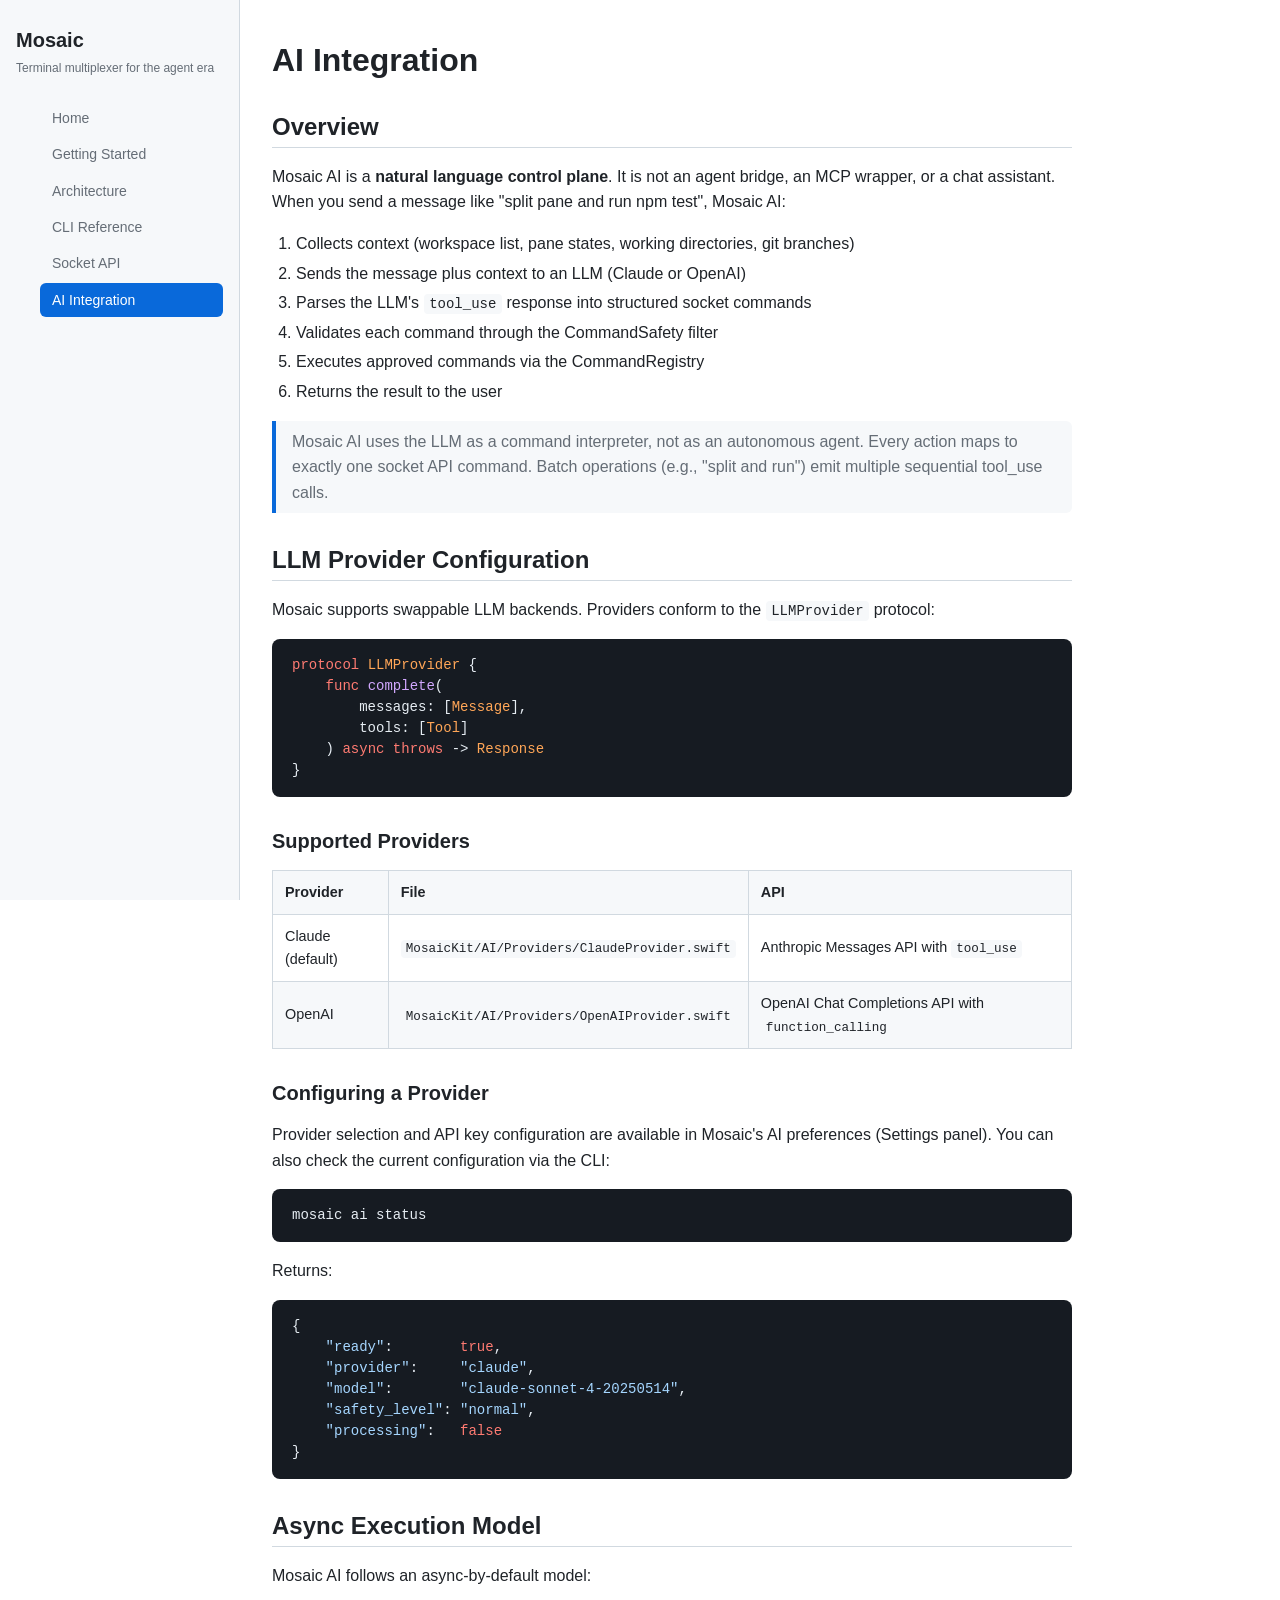
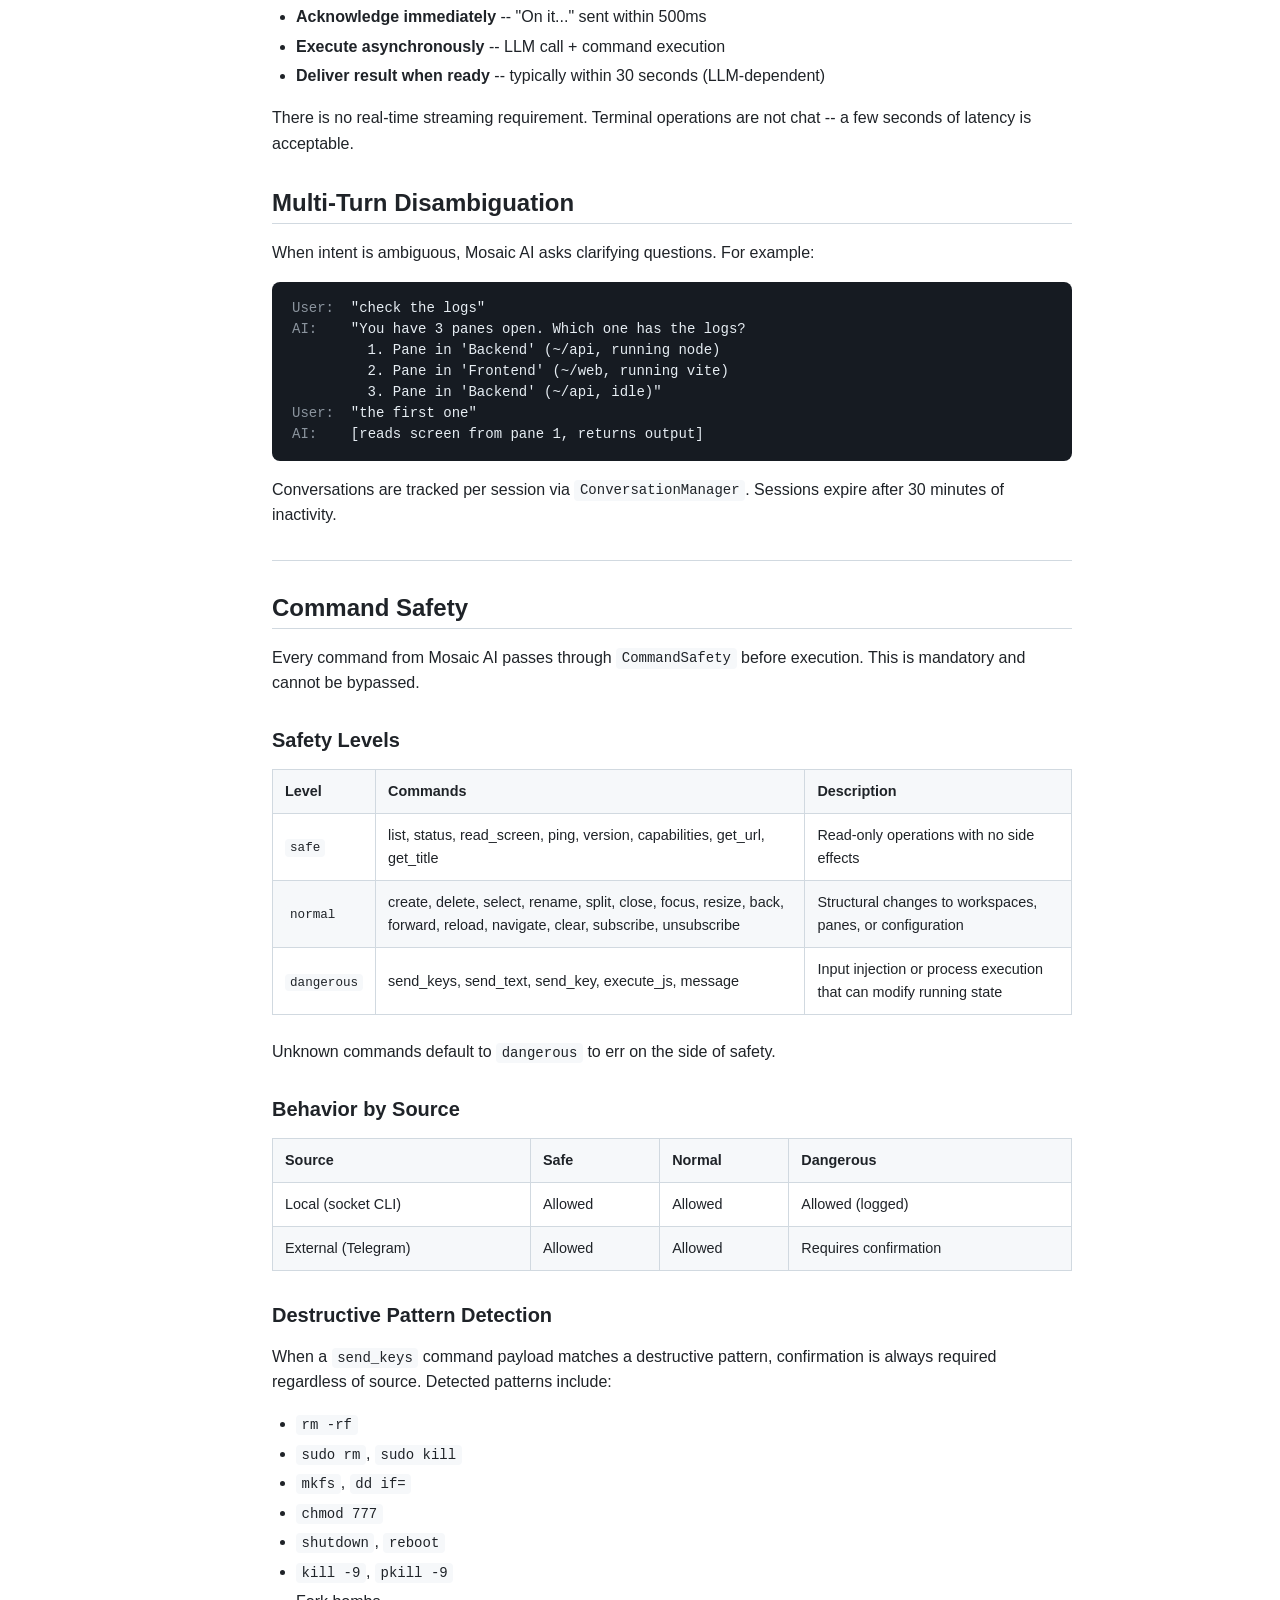
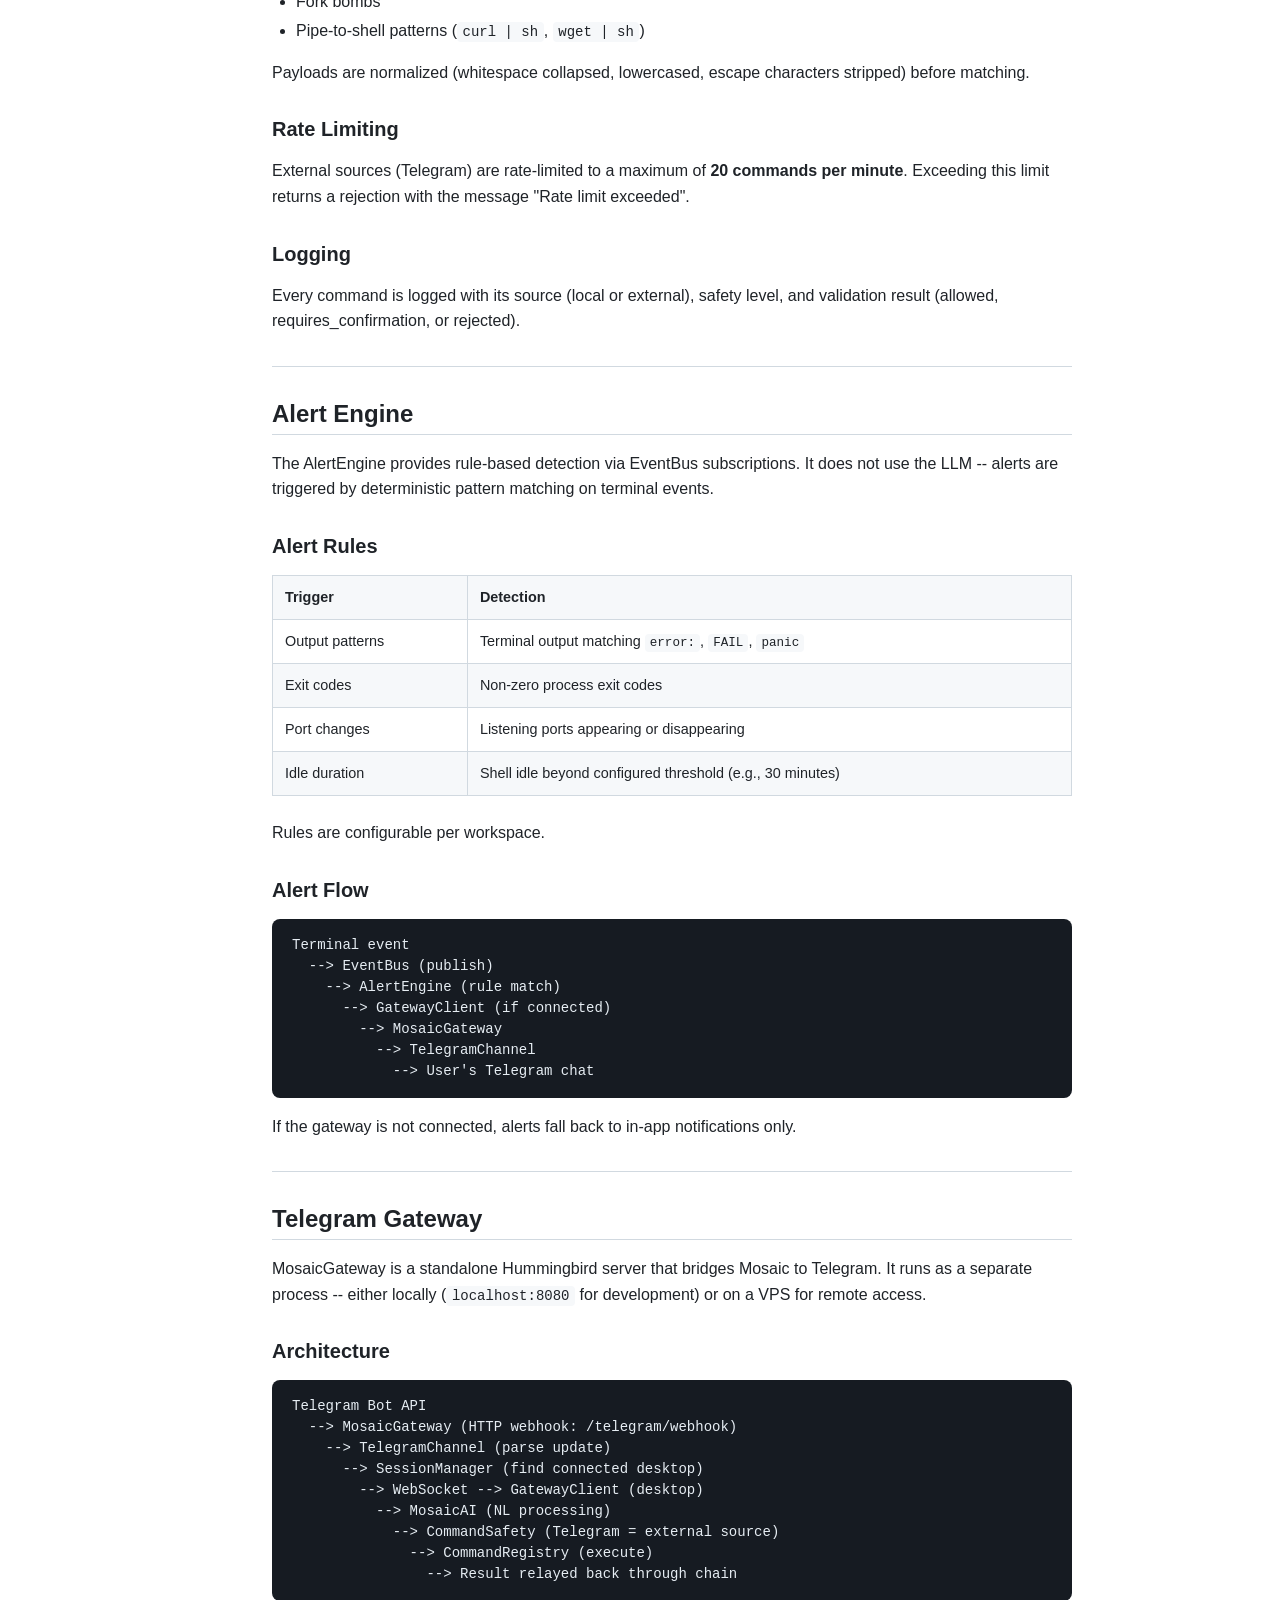
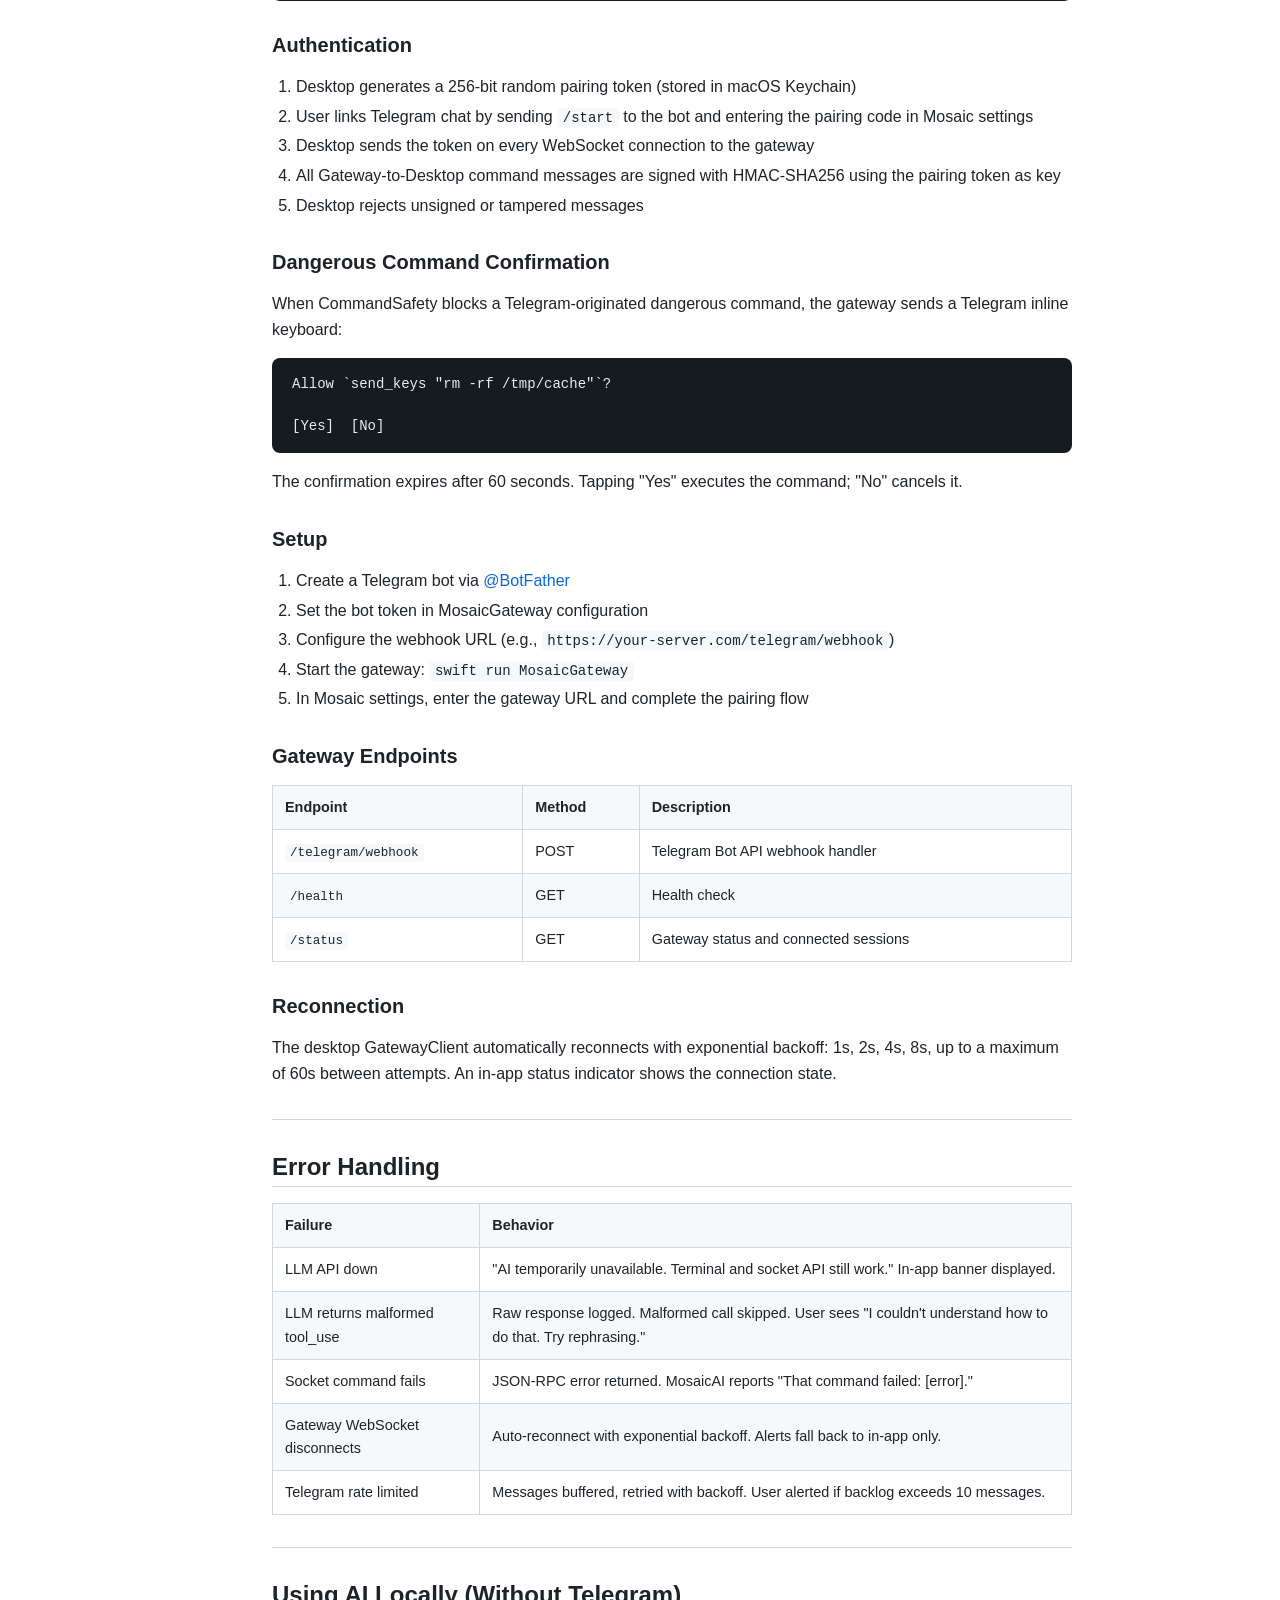
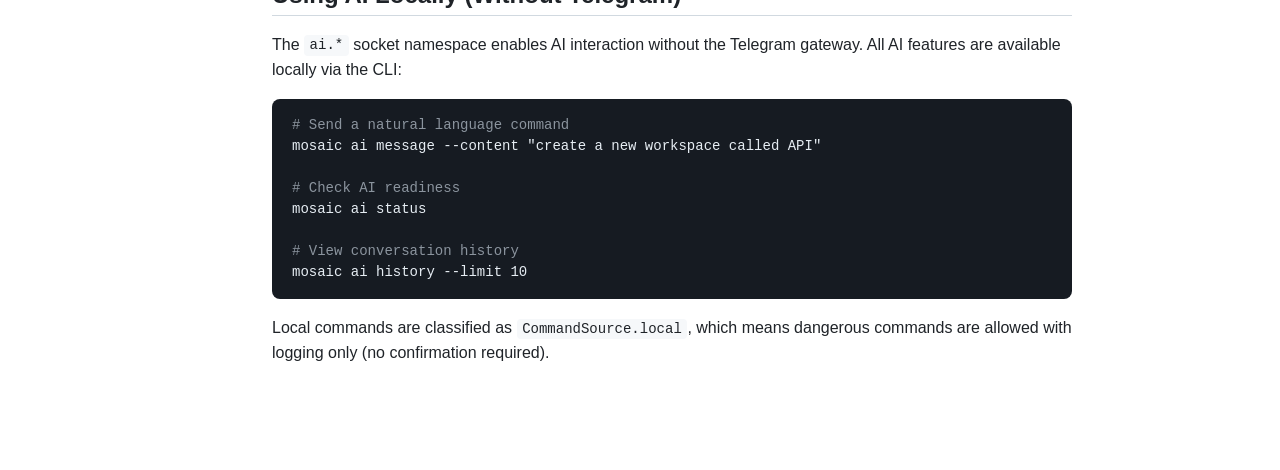
==== docs/ai-integration.html @ 4ef0d877 "Mosaic: Terminal multiplexer for the agent era Native macOS terminal multiplexer built on Ghostty wi" ====
<!DOCTYPE html>
<html lang="en">
<head>
    <meta charset="utf-8">
    <meta name="viewport" content="width=device-width, initial-scale=1">
    <title>AI Integration -- Mosaic</title>
    <link rel="stylesheet" href="style.css">
</head>
<body>
<div class="page-wrapper">
    <aside class="sidebar">
        <a href="index.html" class="sidebar-logo">Mosaic</a>
        <p class="sidebar-tagline">Terminal multiplexer for the agent era</p>
        <nav>
            <ul>
                <li><a href="index.html">Home</a></li>
                <li><a href="getting-started.html">Getting Started</a></li>
                <li><a href="architecture.html">Architecture</a></li>
                <li><a href="cli-reference.html">CLI Reference</a></li>
                <li><a href="socket-api.html">Socket API</a></li>
                <li><a href="ai-integration.html" class="active">AI Integration</a></li>
            </ul>
        </nav>
    </aside>

    <main class="content">
        <h1>AI Integration</h1>

        <h2>Overview</h2>
        <p>
            Mosaic AI is a <strong>natural language control plane</strong>. It is not an
            agent bridge, an MCP wrapper, or a chat assistant. When you send a message
            like "split pane and run npm test", Mosaic AI:
        </p>
        <ol>
            <li>Collects context (workspace list, pane states, working directories, git branches)</li>
            <li>Sends the message plus context to an LLM (Claude or OpenAI)</li>
            <li>Parses the LLM's <code>tool_use</code> response into structured socket commands</li>
            <li>Validates each command through the CommandSafety filter</li>
            <li>Executes approved commands via the CommandRegistry</li>
            <li>Returns the result to the user</li>
        </ol>

        <blockquote>
            <p>
                Mosaic AI uses the LLM as a command interpreter, not as an autonomous agent.
                Every action maps to exactly one socket API command. Batch operations
                (e.g., "split and run") emit multiple sequential tool_use calls.
            </p>
        </blockquote>

        <h2>LLM Provider Configuration</h2>
        <p>
            Mosaic supports swappable LLM backends. Providers conform to the
            <code>LLMProvider</code> protocol:
        </p>
        <pre><code><span class="kw">protocol</span> <span class="typ">LLMProvider</span> {
    <span class="kw">func</span> <span class="fn">complete</span>(
        messages: [<span class="typ">Message</span>],
        tools: [<span class="typ">Tool</span>]
    ) <span class="kw">async throws</span> -> <span class="typ">Response</span>
}</code></pre>

        <h3>Supported Providers</h3>
        <table>
            <thead><tr><th>Provider</th><th>File</th><th>API</th></tr></thead>
            <tbody>
                <tr>
                    <td>Claude (default)</td>
                    <td><code>MosaicKit/AI/Providers/ClaudeProvider.swift</code></td>
                    <td>Anthropic Messages API with <code>tool_use</code></td>
                </tr>
                <tr>
                    <td>OpenAI</td>
                    <td><code>MosaicKit/AI/Providers/OpenAIProvider.swift</code></td>
                    <td>OpenAI Chat Completions API with <code>function_calling</code></td>
                </tr>
            </tbody>
        </table>

        <h3>Configuring a Provider</h3>
        <p>
            Provider selection and API key configuration are available in Mosaic's
            AI preferences (Settings panel). You can also check the current
            configuration via the CLI:
        </p>
        <pre><code>mosaic ai status</code></pre>
        <p>Returns:</p>
        <pre><code>{
    <span class="str">"ready"</span>:        <span class="kw">true</span>,
    <span class="str">"provider"</span>:     <span class="str">"claude"</span>,
    <span class="str">"model"</span>:        <span class="str">"claude-sonnet-4-20250514"</span>,
    <span class="str">"safety_level"</span>: <span class="str">"normal"</span>,
    <span class="str">"processing"</span>:   <span class="kw">false</span>
}</code></pre>

        <h2>Async Execution Model</h2>
        <p>
            Mosaic AI follows an async-by-default model:
        </p>
        <ul>
            <li><strong>Acknowledge immediately</strong> -- "On it..." sent within 500ms</li>
            <li><strong>Execute asynchronously</strong> -- LLM call + command execution</li>
            <li><strong>Deliver result when ready</strong> -- typically within 30 seconds (LLM-dependent)</li>
        </ul>
        <p>
            There is no real-time streaming requirement. Terminal operations are not chat --
            a few seconds of latency is acceptable.
        </p>

        <h2>Multi-Turn Disambiguation</h2>
        <p>
            When intent is ambiguous, Mosaic AI asks clarifying questions. For example:
        </p>
        <pre><code><span class="cmt">User:</span>  "check the logs"
<span class="cmt">AI:</span>    "You have 3 panes open. Which one has the logs?
         1. Pane in 'Backend' (~/api, running node)
         2. Pane in 'Frontend' (~/web, running vite)
         3. Pane in 'Backend' (~/api, idle)"
<span class="cmt">User:</span>  "the first one"
<span class="cmt">AI:</span>    [reads screen from pane 1, returns output]</code></pre>
        <p>
            Conversations are tracked per session via <code>ConversationManager</code>.
            Sessions expire after 30 minutes of inactivity.
        </p>

        <hr>

        <h2>Command Safety</h2>
        <p>
            Every command from Mosaic AI passes through <code>CommandSafety</code>
            before execution. This is mandatory and cannot be bypassed.
        </p>

        <h3>Safety Levels</h3>
        <table>
            <thead><tr><th>Level</th><th>Commands</th><th>Description</th></tr></thead>
            <tbody>
                <tr>
                    <td><code>safe</code></td>
                    <td>list, status, read_screen, ping, version, capabilities, get_url, get_title</td>
                    <td>Read-only operations with no side effects</td>
                </tr>
                <tr>
                    <td><code>normal</code></td>
                    <td>create, delete, select, rename, split, close, focus, resize, back, forward, reload, navigate, clear, subscribe, unsubscribe</td>
                    <td>Structural changes to workspaces, panes, or configuration</td>
                </tr>
                <tr>
                    <td><code>dangerous</code></td>
                    <td>send_keys, send_text, send_key, execute_js, message</td>
                    <td>Input injection or process execution that can modify running state</td>
                </tr>
            </tbody>
        </table>
        <p>Unknown commands default to <code>dangerous</code> to err on the side of safety.</p>

        <h3>Behavior by Source</h3>
        <table>
            <thead><tr><th>Source</th><th>Safe</th><th>Normal</th><th>Dangerous</th></tr></thead>
            <tbody>
                <tr>
                    <td>Local (socket CLI)</td>
                    <td>Allowed</td>
                    <td>Allowed</td>
                    <td>Allowed (logged)</td>
                </tr>
                <tr>
                    <td>External (Telegram)</td>
                    <td>Allowed</td>
                    <td>Allowed</td>
                    <td>Requires confirmation</td>
                </tr>
            </tbody>
        </table>

        <h3>Destructive Pattern Detection</h3>
        <p>
            When a <code>send_keys</code> command payload matches a destructive pattern,
            confirmation is always required regardless of source. Detected patterns include:
        </p>
        <ul>
            <li><code>rm -rf</code></li>
            <li><code>sudo rm</code>, <code>sudo kill</code></li>
            <li><code>mkfs</code>, <code>dd if=</code></li>
            <li><code>chmod 777</code></li>
            <li><code>shutdown</code>, <code>reboot</code></li>
            <li><code>kill -9</code>, <code>pkill -9</code></li>
            <li>Fork bombs</li>
            <li>Pipe-to-shell patterns (<code>curl | sh</code>, <code>wget | sh</code>)</li>
        </ul>
        <p>
            Payloads are normalized (whitespace collapsed, lowercased, escape characters
            stripped) before matching.
        </p>

        <h3>Rate Limiting</h3>
        <p>
            External sources (Telegram) are rate-limited to a maximum of
            <strong>20 commands per minute</strong>. Exceeding this limit returns a
            rejection with the message "Rate limit exceeded".
        </p>

        <h3>Logging</h3>
        <p>
            Every command is logged with its source (local or external), safety level,
            and validation result (allowed, requires_confirmation, or rejected).
        </p>

        <hr>

        <h2>Alert Engine</h2>
        <p>
            The AlertEngine provides rule-based detection via EventBus subscriptions.
            It does not use the LLM -- alerts are triggered by deterministic pattern
            matching on terminal events.
        </p>

        <h3>Alert Rules</h3>
        <table>
            <thead><tr><th>Trigger</th><th>Detection</th></tr></thead>
            <tbody>
                <tr>
                    <td>Output patterns</td>
                    <td>Terminal output matching <code>error:</code>, <code>FAIL</code>, <code>panic</code></td>
                </tr>
                <tr>
                    <td>Exit codes</td>
                    <td>Non-zero process exit codes</td>
                </tr>
                <tr>
                    <td>Port changes</td>
                    <td>Listening ports appearing or disappearing</td>
                </tr>
                <tr>
                    <td>Idle duration</td>
                    <td>Shell idle beyond configured threshold (e.g., 30 minutes)</td>
                </tr>
            </tbody>
        </table>
        <p>Rules are configurable per workspace.</p>

        <h3>Alert Flow</h3>
        <pre><code>Terminal event
  --> EventBus (publish)
    --> AlertEngine (rule match)
      --> GatewayClient (if connected)
        --> MosaicGateway
          --> TelegramChannel
            --> User's Telegram chat</code></pre>
        <p>
            If the gateway is not connected, alerts fall back to in-app notifications
            only.
        </p>

        <hr>

        <h2>Telegram Gateway</h2>
        <p>
            MosaicGateway is a standalone Hummingbird server that bridges Mosaic to
            Telegram. It runs as a separate process -- either locally
            (<code>localhost:8080</code> for development) or on a VPS for remote access.
        </p>

        <h3>Architecture</h3>
        <pre><code>Telegram Bot API
  --> MosaicGateway (HTTP webhook: /telegram/webhook)
    --> TelegramChannel (parse update)
      --> SessionManager (find connected desktop)
        --> WebSocket --> GatewayClient (desktop)
          --> MosaicAI (NL processing)
            --> CommandSafety (Telegram = external source)
              --> CommandRegistry (execute)
                --> Result relayed back through chain</code></pre>

        <h3>Authentication</h3>
        <ol>
            <li>Desktop generates a 256-bit random pairing token (stored in macOS Keychain)</li>
            <li>User links Telegram chat by sending <code>/start</code> to the bot and entering the pairing code in Mosaic settings</li>
            <li>Desktop sends the token on every WebSocket connection to the gateway</li>
            <li>All Gateway-to-Desktop command messages are signed with HMAC-SHA256 using the pairing token as key</li>
            <li>Desktop rejects unsigned or tampered messages</li>
        </ol>

        <h3>Dangerous Command Confirmation</h3>
        <p>
            When CommandSafety blocks a Telegram-originated dangerous command, the
            gateway sends a Telegram inline keyboard:
        </p>
        <pre><code>Allow `send_keys "rm -rf /tmp/cache"`?

[Yes]  [No]</code></pre>
        <p>
            The confirmation expires after 60 seconds. Tapping "Yes" executes the command;
            "No" cancels it.
        </p>

        <h3>Setup</h3>
        <ol>
            <li>Create a Telegram bot via <a href="https://t.me/BotFather">@BotFather</a></li>
            <li>Set the bot token in MosaicGateway configuration</li>
            <li>Configure the webhook URL (e.g., <code>https://your-server.com/telegram/webhook</code>)</li>
            <li>Start the gateway: <code>swift run MosaicGateway</code></li>
            <li>In Mosaic settings, enter the gateway URL and complete the pairing flow</li>
        </ol>

        <h3>Gateway Endpoints</h3>
        <table>
            <thead><tr><th>Endpoint</th><th>Method</th><th>Description</th></tr></thead>
            <tbody>
                <tr><td><code>/telegram/webhook</code></td><td>POST</td><td>Telegram Bot API webhook handler</td></tr>
                <tr><td><code>/health</code></td><td>GET</td><td>Health check</td></tr>
                <tr><td><code>/status</code></td><td>GET</td><td>Gateway status and connected sessions</td></tr>
            </tbody>
        </table>

        <h3>Reconnection</h3>
        <p>
            The desktop GatewayClient automatically reconnects with exponential backoff:
            1s, 2s, 4s, 8s, up to a maximum of 60s between attempts. An in-app status
            indicator shows the connection state.
        </p>

        <hr>

        <h2>Error Handling</h2>
        <table>
            <thead><tr><th>Failure</th><th>Behavior</th></tr></thead>
            <tbody>
                <tr>
                    <td>LLM API down</td>
                    <td>"AI temporarily unavailable. Terminal and socket API still work." In-app banner displayed.</td>
                </tr>
                <tr>
                    <td>LLM returns malformed tool_use</td>
                    <td>Raw response logged. Malformed call skipped. User sees "I couldn't understand how to do that. Try rephrasing."</td>
                </tr>
                <tr>
                    <td>Socket command fails</td>
                    <td>JSON-RPC error returned. MosaicAI reports "That command failed: [error]."</td>
                </tr>
                <tr>
                    <td>Gateway WebSocket disconnects</td>
                    <td>Auto-reconnect with exponential backoff. Alerts fall back to in-app only.</td>
                </tr>
                <tr>
                    <td>Telegram rate limited</td>
                    <td>Messages buffered, retried with backoff. User alerted if backlog exceeds 10 messages.</td>
                </tr>
            </tbody>
        </table>

        <hr>

        <h2>Using AI Locally (Without Telegram)</h2>
        <p>
            The <code>ai.*</code> socket namespace enables AI interaction without the
            Telegram gateway. All AI features are available locally via the CLI:
        </p>
        <pre><code><span class="cmt"># Send a natural language command</span>
mosaic ai message --content "create a new workspace called API"

<span class="cmt"># Check AI readiness</span>
mosaic ai status

<span class="cmt"># View conversation history</span>
mosaic ai history --limit 10</code></pre>
        <p>
            Local commands are classified as <code>CommandSource.local</code>, which means
            dangerous commands are allowed with logging only (no confirmation required).
        </p>
    </main>
</div>
</body>
</html>
---- docs/style.css ----
/* Mosaic Documentation -- style.css */

/* ------------------------------------------------------------------ */
/* Reset & Base                                                       */
/* ------------------------------------------------------------------ */

*,
*::before,
*::after {
    box-sizing: border-box;
    margin: 0;
    padding: 0;
}

:root {
    --font-sans: -apple-system, BlinkMacSystemFont, "Segoe UI", Roboto,
        Oxygen-Sans, Ubuntu, Cantarell, "Helvetica Neue", sans-serif;
    --font-mono: "SF Mono", SFMono-Regular, ui-monospace, Menlo, Monaco,
        Consolas, "Liberation Mono", "Courier New", monospace;

    /* Light mode */
    --bg: #ffffff;
    --bg-alt: #f6f8fa;
    --fg: #1f2328;
    --fg-muted: #656d76;
    --border: #d1d9e0;
    --accent: #0969da;
    --accent-hover: #0550ae;
    --code-bg: #f6f8fa;
    --code-fg: #1f2328;
    --pre-bg: #161b22;
    --pre-fg: #e6edf3;
    --nav-bg: #f6f8fa;
    --nav-border: #d1d9e0;
    --table-stripe: #f6f8fa;
    --sidebar-width: 240px;
    --content-max: 800px;
    --kbd-bg: #f0f0f0;
    --kbd-border: #ccc;

    /* Syntax highlighting (dark background) */
    --syn-keyword: #ff7b72;
    --syn-string: #a5d6ff;
    --syn-comment: #8b949e;
    --syn-number: #79c0ff;
    --syn-type: #ffa657;
    --syn-func: #d2a8ff;
}

@media (prefers-color-scheme: dark) {
    :root {
        --bg: #0d1117;
        --bg-alt: #161b22;
        --fg: #e6edf3;
        --fg-muted: #8b949e;
        --border: #30363d;
        --accent: #58a6ff;
        --accent-hover: #79c0ff;
        --code-bg: #161b22;
        --code-fg: #e6edf3;
        --pre-bg: #161b22;
        --pre-fg: #e6edf3;
        --nav-bg: #161b22;
        --nav-border: #30363d;
        --table-stripe: #161b22;
        --kbd-bg: #21262d;
        --kbd-border: #30363d;
    }
}

html {
    font-size: 16px;
    line-height: 1.6;
    -webkit-font-smoothing: antialiased;
    -moz-osx-font-smoothing: grayscale;
}

body {
    font-family: var(--font-sans);
    color: var(--fg);
    background: var(--bg);
}

/* ------------------------------------------------------------------ */
/* Layout                                                             */
/* ------------------------------------------------------------------ */

.page-wrapper {
    display: flex;
    min-height: 100vh;
}

/* Sidebar navigation */
.sidebar {
    position: fixed;
    top: 0;
    left: 0;
    width: var(--sidebar-width);
    height: 100vh;
    overflow-y: auto;
    padding: 1.5rem 1rem;
    background: var(--nav-bg);
    border-right: 1px solid var(--nav-border);
    z-index: 10;
}

.sidebar-logo {
    font-size: 1.25rem;
    font-weight: 700;
    color: var(--fg);
    text-decoration: none;
    display: block;
    margin-bottom: 0.25rem;
}

.sidebar-tagline {
    font-size: 0.75rem;
    color: var(--fg-muted);
    margin-bottom: 1.5rem;
    line-height: 1.4;
}

.sidebar nav ul {
    list-style: none;
}

.sidebar nav ul li {
    margin-bottom: 0.125rem;
}

.sidebar nav ul li a {
    display: block;
    padding: 0.375rem 0.75rem;
    color: var(--fg-muted);
    text-decoration: none;
    font-size: 0.875rem;
    border-radius: 6px;
    transition: background 0.15s, color 0.15s;
}

.sidebar nav ul li a:hover {
    background: var(--border);
    color: var(--fg);
}

.sidebar nav ul li a.active {
    background: var(--accent);
    color: #fff;
}

/* Main content */
.content {
    margin-left: var(--sidebar-width);
    flex: 1;
    padding: 2.5rem 2rem;
    max-width: calc(var(--content-max) + 4rem);
}

/* ------------------------------------------------------------------ */
/* Typography                                                         */
/* ------------------------------------------------------------------ */

h1, h2, h3, h4, h5, h6 {
    font-weight: 600;
    line-height: 1.25;
    margin-top: 2rem;
    margin-bottom: 1rem;
    color: var(--fg);
}

h1 { font-size: 2rem; margin-top: 0; }
h2 { font-size: 1.5rem; padding-bottom: 0.3rem; border-bottom: 1px solid var(--border); }
h3 { font-size: 1.25rem; }
h4 { font-size: 1rem; }

p {
    margin-bottom: 1rem;
}

a {
    color: var(--accent);
    text-decoration: none;
}

a:hover {
    color: var(--accent-hover);
    text-decoration: underline;
}

ul, ol {
    margin-bottom: 1rem;
    padding-left: 1.5rem;
}

li {
    margin-bottom: 0.25rem;
}

/* ------------------------------------------------------------------ */
/* Code                                                               */
/* ------------------------------------------------------------------ */

code {
    font-family: var(--font-mono);
    font-size: 0.875em;
    background: var(--code-bg);
    color: var(--code-fg);
    padding: 0.15em 0.4em;
    border-radius: 4px;
}

pre {
    background: var(--pre-bg);
    color: var(--pre-fg);
    border-radius: 8px;
    padding: 1rem 1.25rem;
    overflow-x: auto;
    margin-bottom: 1rem;
    line-height: 1.5;
    font-size: 0.875rem;
}

pre code {
    background: none;
    color: inherit;
    padding: 0;
    border-radius: 0;
    font-size: inherit;
}

/* Syntax classes */
.kw  { color: var(--syn-keyword); }
.str { color: var(--syn-string); }
.cmt { color: var(--syn-comment); }
.num { color: var(--syn-number); }
.typ { color: var(--syn-type); }
.fn  { color: var(--syn-func); }

/* ------------------------------------------------------------------ */
/* Tables                                                             */
/* ------------------------------------------------------------------ */

table {
    width: 100%;
    border-collapse: collapse;
    margin-bottom: 1.5rem;
    font-size: 0.9rem;
}

th, td {
    text-align: left;
    padding: 0.625rem 0.75rem;
    border: 1px solid var(--border);
}

th {
    background: var(--bg-alt);
    font-weight: 600;
}

tr:nth-child(even) td {
    background: var(--table-stripe);
}

/* ------------------------------------------------------------------ */
/* Keyboard shortcut tag                                              */
/* ------------------------------------------------------------------ */

kbd {
    font-family: var(--font-mono);
    font-size: 0.8em;
    background: var(--kbd-bg);
    border: 1px solid var(--kbd-border);
    border-radius: 4px;
    padding: 0.1em 0.4em;
}

/* ------------------------------------------------------------------ */
/* Blockquote                                                         */
/* ------------------------------------------------------------------ */

blockquote {
    border-left: 4px solid var(--accent);
    padding: 0.5rem 1rem;
    margin: 0 0 1rem 0;
    color: var(--fg-muted);
    background: var(--bg-alt);
    border-radius: 0 6px 6px 0;
}

blockquote p:last-child {
    margin-bottom: 0;
}

/* ------------------------------------------------------------------ */
/* Horizontal Rule                                                    */
/* ------------------------------------------------------------------ */

hr {
    border: none;
    border-top: 1px solid var(--border);
    margin: 2rem 0;
}

/* ------------------------------------------------------------------ */
/* Feature grid (landing page)                                        */
/* ------------------------------------------------------------------ */

.feature-grid {
    display: grid;
    grid-template-columns: repeat(auto-fill, minmax(240px, 1fr));
    gap: 1.25rem;
    margin-bottom: 2rem;
}

.feature-card {
    background: var(--bg-alt);
    border: 1px solid var(--border);
    border-radius: 8px;
    padding: 1.25rem;
}

.feature-card h3 {
    font-size: 1rem;
    margin-top: 0;
    margin-bottom: 0.5rem;
}

.feature-card p {
    font-size: 0.875rem;
    color: var(--fg-muted);
    margin-bottom: 0;
}

/* ------------------------------------------------------------------ */
/* Responsive                                                         */
/* ------------------------------------------------------------------ */

@media (max-width: 768px) {
    .sidebar {
        position: static;
        width: 100%;
        height: auto;
        border-right: none;
        border-bottom: 1px solid var(--nav-border);
        padding: 1rem;
    }

    .sidebar nav ul {
        display: flex;
        flex-wrap: wrap;
        gap: 0.25rem;
    }

    .content {
        margin-left: 0;
        padding: 1.5rem 1rem;
    }

    .feature-grid {
        grid-template-columns: 1fr;
    }
}
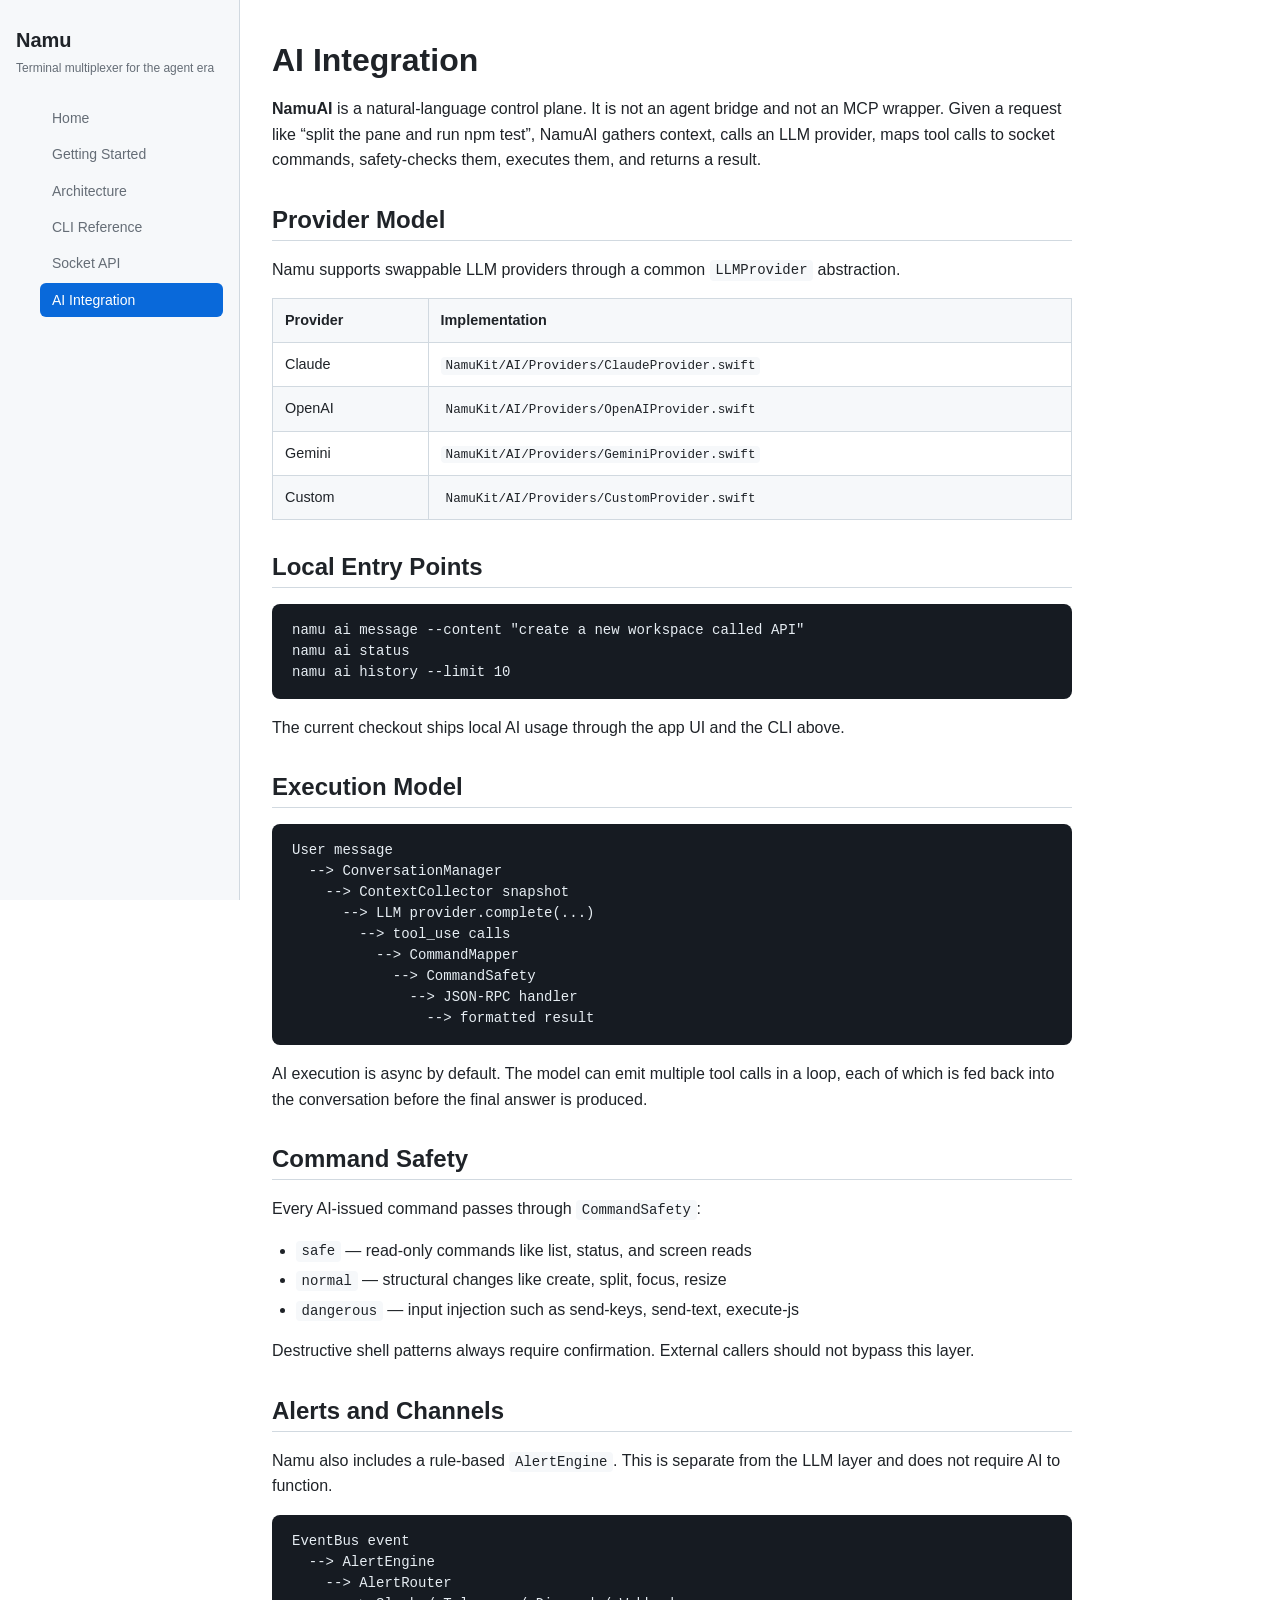
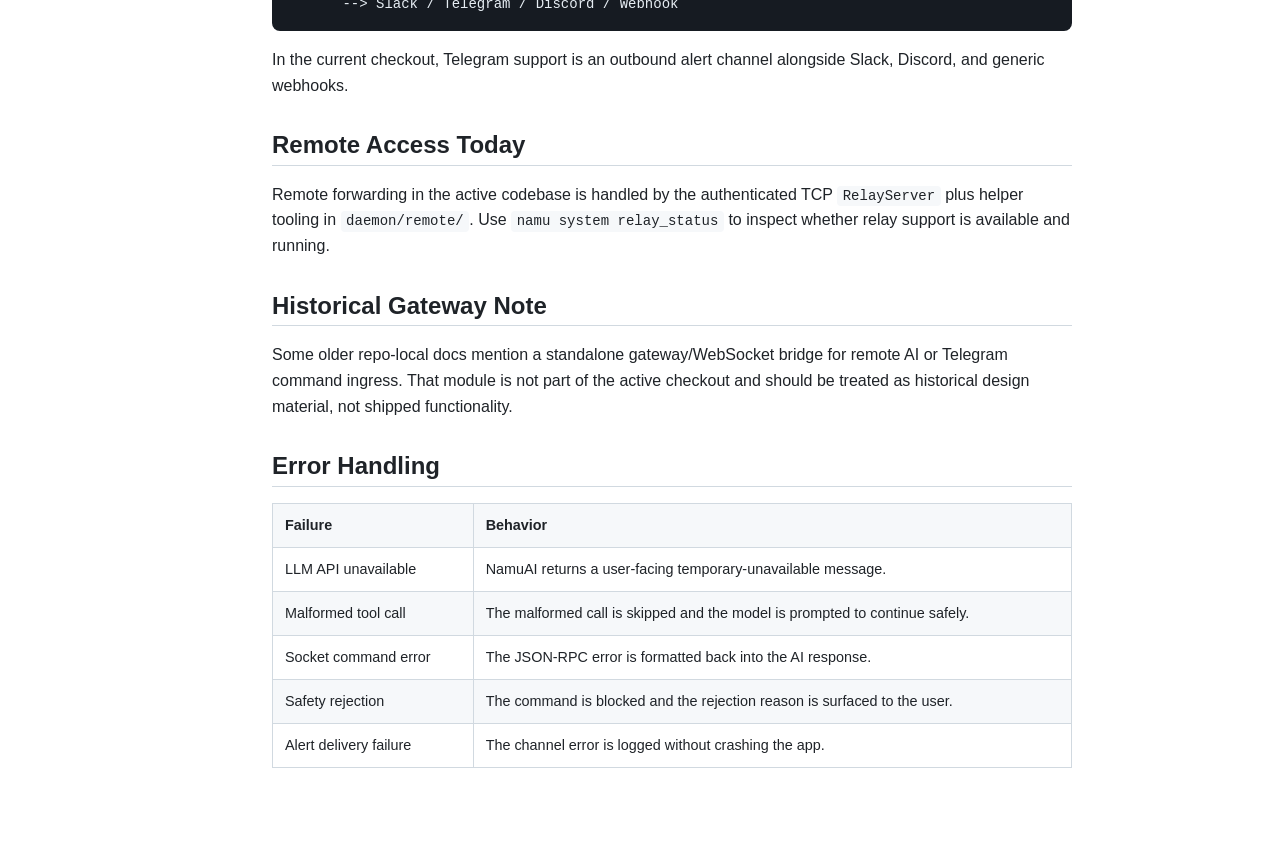
==== commit e169add6: "docs: refresh Namu docs for current architecture" ====
--- a/docs/ai-integration.html
+++ b/docs/ai-integration.html
@@ -3,13 +3,13 @@
 <head>
     <meta charset="utf-8">
     <meta name="viewport" content="width=device-width, initial-scale=1">
-    <title>AI Integration -- Mosaic</title>
+    <title>AI Integration — Namu</title>
     <link rel="stylesheet" href="style.css">
 </head>
 <body>
 <div class="page-wrapper">
     <aside class="sidebar">
-        <a href="index.html" class="sidebar-logo">Mosaic</a>
+        <a href="index.html" class="sidebar-logo">Namu</a>
         <p class="sidebar-tagline">Terminal multiplexer for the agent era</p>
         <nav>
             <ul>
@@ -26,349 +26,103 @@
     <main class="content">
         <h1>AI Integration</h1>
 
-        <h2>Overview</h2>
         <p>
-            Mosaic AI is a <strong>natural language control plane</strong>. It is not an
-            agent bridge, an MCP wrapper, or a chat assistant. When you send a message
-            like "split pane and run npm test", Mosaic AI:
+            <strong>NamuAI</strong> is a natural-language control plane. It is not an agent
+            bridge and not an MCP wrapper. Given a request like “split the pane and run
+            npm test”, NamuAI gathers context, calls an LLM provider, maps tool calls to
+            socket commands, safety-checks them, executes them, and returns a result.
         </p>
-        <ol>
-            <li>Collects context (workspace list, pane states, working directories, git branches)</li>
-            <li>Sends the message plus context to an LLM (Claude or OpenAI)</li>
-            <li>Parses the LLM's <code>tool_use</code> response into structured socket commands</li>
-            <li>Validates each command through the CommandSafety filter</li>
-            <li>Executes approved commands via the CommandRegistry</li>
-            <li>Returns the result to the user</li>
-        </ol>
 
-        <blockquote>
-            <p>
-                Mosaic AI uses the LLM as a command interpreter, not as an autonomous agent.
-                Every action maps to exactly one socket API command. Batch operations
-                (e.g., "split and run") emit multiple sequential tool_use calls.
-            </p>
-        </blockquote>
-
-        <h2>LLM Provider Configuration</h2>
-        <p>
-            Mosaic supports swappable LLM backends. Providers conform to the
-            <code>LLMProvider</code> protocol:
-        </p>
-        <pre><code><span class="kw">protocol</span> <span class="typ">LLMProvider</span> {
-    <span class="kw">func</span> <span class="fn">complete</span>(
-        messages: [<span class="typ">Message</span>],
-        tools: [<span class="typ">Tool</span>]
-    ) <span class="kw">async throws</span> -> <span class="typ">Response</span>
-}</code></pre>
-
-        <h3>Supported Providers</h3>
+        <h2>Provider Model</h2>
+        <p>Namu supports swappable LLM providers through a common <code>LLMProvider</code> abstraction.</p>
         <table>
-            <thead><tr><th>Provider</th><th>File</th><th>API</th></tr></thead>
+            <thead><tr><th>Provider</th><th>Implementation</th></tr></thead>
             <tbody>
-                <tr>
-                    <td>Claude (default)</td>
-                    <td><code>MosaicKit/AI/Providers/ClaudeProvider.swift</code></td>
-                    <td>Anthropic Messages API with <code>tool_use</code></td>
-                </tr>
-                <tr>
-                    <td>OpenAI</td>
-                    <td><code>MosaicKit/AI/Providers/OpenAIProvider.swift</code></td>
-                    <td>OpenAI Chat Completions API with <code>function_calling</code></td>
-                </tr>
+                <tr><td>Claude</td><td><code>NamuKit/AI/Providers/ClaudeProvider.swift</code></td></tr>
+                <tr><td>OpenAI</td><td><code>NamuKit/AI/Providers/OpenAIProvider.swift</code></td></tr>
+                <tr><td>Gemini</td><td><code>NamuKit/AI/Providers/GeminiProvider.swift</code></td></tr>
+                <tr><td>Custom</td><td><code>NamuKit/AI/Providers/CustomProvider.swift</code></td></tr>
             </tbody>
         </table>
 
-        <h3>Configuring a Provider</h3>
+        <h2>Local Entry Points</h2>
+        <pre><code>namu ai message --content "create a new workspace called API"
+namu ai status
+namu ai history --limit 10</code></pre>
         <p>
-            Provider selection and API key configuration are available in Mosaic's
-            AI preferences (Settings panel). You can also check the current
-            configuration via the CLI:
-        </p>
-        <pre><code>mosaic ai status</code></pre>
-        <p>Returns:</p>
-        <pre><code>{
-    <span class="str">"ready"</span>:        <span class="kw">true</span>,
-    <span class="str">"provider"</span>:     <span class="str">"claude"</span>,
-    <span class="str">"model"</span>:        <span class="str">"claude-sonnet-4-20250514"</span>,
-    <span class="str">"safety_level"</span>: <span class="str">"normal"</span>,
-    <span class="str">"processing"</span>:   <span class="kw">false</span>
-}</code></pre>
-
-        <h2>Async Execution Model</h2>
-        <p>
-            Mosaic AI follows an async-by-default model:
-        </p>
-        <ul>
-            <li><strong>Acknowledge immediately</strong> -- "On it..." sent within 500ms</li>
-            <li><strong>Execute asynchronously</strong> -- LLM call + command execution</li>
-            <li><strong>Deliver result when ready</strong> -- typically within 30 seconds (LLM-dependent)</li>
-        </ul>
-        <p>
-            There is no real-time streaming requirement. Terminal operations are not chat --
-            a few seconds of latency is acceptable.
+            The current checkout ships local AI usage through the app UI and the CLI above.
         </p>
 
-        <h2>Multi-Turn Disambiguation</h2>
+        <h2>Execution Model</h2>
+        <pre><code>User message
+  --> ConversationManager
+    --> ContextCollector snapshot
+      --> LLM provider.complete(...)
+        --> tool_use calls
+          --> CommandMapper
+            --> CommandSafety
+              --> JSON-RPC handler
+                --> formatted result</code></pre>
+
         <p>
-            When intent is ambiguous, Mosaic AI asks clarifying questions. For example:
-        </p>
-        <pre><code><span class="cmt">User:</span>  "check the logs"
-<span class="cmt">AI:</span>    "You have 3 panes open. Which one has the logs?
-         1. Pane in 'Backend' (~/api, running node)
-         2. Pane in 'Frontend' (~/web, running vite)
-         3. Pane in 'Backend' (~/api, idle)"
-<span class="cmt">User:</span>  "the first one"
-<span class="cmt">AI:</span>    [reads screen from pane 1, returns output]</code></pre>
-        <p>
-            Conversations are tracked per session via <code>ConversationManager</code>.
-            Sessions expire after 30 minutes of inactivity.
+            AI execution is async by default. The model can emit multiple tool calls in a loop,
+            each of which is fed back into the conversation before the final answer is produced.
         </p>
 
-        <hr>
+        <h2>Command Safety</h2>
+        <p>Every AI-issued command passes through <code>CommandSafety</code>:</p>
+        <ul>
+            <li><code>safe</code> — read-only commands like list, status, and screen reads</li>
+            <li><code>normal</code> — structural changes like create, split, focus, resize</li>
+            <li><code>dangerous</code> — input injection such as send-keys, send-text, execute-js</li>
+        </ul>
 
-        <h2>Command Safety</h2>
         <p>
-            Every command from Mosaic AI passes through <code>CommandSafety</code>
-            before execution. This is mandatory and cannot be bypassed.
+            Destructive shell patterns always require confirmation. External callers should not
+            bypass this layer.
         </p>
 
-        <h3>Safety Levels</h3>
-        <table>
-            <thead><tr><th>Level</th><th>Commands</th><th>Description</th></tr></thead>
-            <tbody>
-                <tr>
-                    <td><code>safe</code></td>
-                    <td>list, status, read_screen, ping, version, capabilities, get_url, get_title</td>
-                    <td>Read-only operations with no side effects</td>
-                </tr>
-                <tr>
-                    <td><code>normal</code></td>
-                    <td>create, delete, select, rename, split, close, focus, resize, back, forward, reload, navigate, clear, subscribe, unsubscribe</td>
-                    <td>Structural changes to workspaces, panes, or configuration</td>
-                </tr>
-                <tr>
-                    <td><code>dangerous</code></td>
-                    <td>send_keys, send_text, send_key, execute_js, message</td>
-                    <td>Input injection or process execution that can modify running state</td>
-                </tr>
-            </tbody>
-        </table>
-        <p>Unknown commands default to <code>dangerous</code> to err on the side of safety.</p>
+        <h2>Alerts and Channels</h2>
+        <p>
+            Namu also includes a rule-based <code>AlertEngine</code>. This is separate from the
+            LLM layer and does not require AI to function.
+        </p>
+        <pre><code>EventBus event
+  --> AlertEngine
+    --> AlertRouter
+      --> Slack / Telegram / Discord / Webhook</code></pre>
 
-        <h3>Behavior by Source</h3>
-        <table>
-            <thead><tr><th>Source</th><th>Safe</th><th>Normal</th><th>Dangerous</th></tr></thead>
-            <tbody>
-                <tr>
-                    <td>Local (socket CLI)</td>
-                    <td>Allowed</td>
-                    <td>Allowed</td>
-                    <td>Allowed (logged)</td>
-                </tr>
-                <tr>
-                    <td>External (Telegram)</td>
-                    <td>Allowed</td>
-                    <td>Allowed</td>
-                    <td>Requires confirmation</td>
-                </tr>
-            </tbody>
-        </table>
-
-        <h3>Destructive Pattern Detection</h3>
         <p>
-            When a <code>send_keys</code> command payload matches a destructive pattern,
-            confirmation is always required regardless of source. Detected patterns include:
-        </p>
-        <ul>
-            <li><code>rm -rf</code></li>
-            <li><code>sudo rm</code>, <code>sudo kill</code></li>
-            <li><code>mkfs</code>, <code>dd if=</code></li>
-            <li><code>chmod 777</code></li>
-            <li><code>shutdown</code>, <code>reboot</code></li>
-            <li><code>kill -9</code>, <code>pkill -9</code></li>
-            <li>Fork bombs</li>
-            <li>Pipe-to-shell patterns (<code>curl | sh</code>, <code>wget | sh</code>)</li>
-        </ul>
-        <p>
-            Payloads are normalized (whitespace collapsed, lowercased, escape characters
-            stripped) before matching.
+            In the current checkout, Telegram support is an outbound alert channel alongside
+            Slack, Discord, and generic webhooks.
         </p>
 
-        <h3>Rate Limiting</h3>
+        <h2>Remote Access Today</h2>
         <p>
-            External sources (Telegram) are rate-limited to a maximum of
-            <strong>20 commands per minute</strong>. Exceeding this limit returns a
-            rejection with the message "Rate limit exceeded".
+            Remote forwarding in the active codebase is handled by the authenticated TCP
+            <code>RelayServer</code> plus helper tooling in <code>daemon/remote/</code>.
+            Use <code>namu system relay_status</code> to inspect whether relay support is
+            available and running.
         </p>
 
-        <h3>Logging</h3>
+        <h2>Historical Gateway Note</h2>
         <p>
-            Every command is logged with its source (local or external), safety level,
-            and validation result (allowed, requires_confirmation, or rejected).
+            Some older repo-local docs mention a standalone gateway/WebSocket bridge for remote
+            AI or Telegram command ingress. That module is not part of the active checkout and
+            should be treated as historical design material, not shipped functionality.
         </p>
-
-        <hr>
-
-        <h2>Alert Engine</h2>
-        <p>
-            The AlertEngine provides rule-based detection via EventBus subscriptions.
-            It does not use the LLM -- alerts are triggered by deterministic pattern
-            matching on terminal events.
-        </p>
-
-        <h3>Alert Rules</h3>
-        <table>
-            <thead><tr><th>Trigger</th><th>Detection</th></tr></thead>
-            <tbody>
-                <tr>
-                    <td>Output patterns</td>
-                    <td>Terminal output matching <code>error:</code>, <code>FAIL</code>, <code>panic</code></td>
-                </tr>
-                <tr>
-                    <td>Exit codes</td>
-                    <td>Non-zero process exit codes</td>
-                </tr>
-                <tr>
-                    <td>Port changes</td>
-                    <td>Listening ports appearing or disappearing</td>
-                </tr>
-                <tr>
-                    <td>Idle duration</td>
-                    <td>Shell idle beyond configured threshold (e.g., 30 minutes)</td>
-                </tr>
-            </tbody>
-        </table>
-        <p>Rules are configurable per workspace.</p>
-
-        <h3>Alert Flow</h3>
-        <pre><code>Terminal event
-  --> EventBus (publish)
-    --> AlertEngine (rule match)
-      --> GatewayClient (if connected)
-        --> MosaicGateway
-          --> TelegramChannel
-            --> User's Telegram chat</code></pre>
-        <p>
-            If the gateway is not connected, alerts fall back to in-app notifications
-            only.
-        </p>
-
-        <hr>
-
-        <h2>Telegram Gateway</h2>
-        <p>
-            MosaicGateway is a standalone Hummingbird server that bridges Mosaic to
-            Telegram. It runs as a separate process -- either locally
-            (<code>localhost:8080</code> for development) or on a VPS for remote access.
-        </p>
-
-        <h3>Architecture</h3>
-        <pre><code>Telegram Bot API
-  --> MosaicGateway (HTTP webhook: /telegram/webhook)
-    --> TelegramChannel (parse update)
-      --> SessionManager (find connected desktop)
-        --> WebSocket --> GatewayClient (desktop)
-          --> MosaicAI (NL processing)
-            --> CommandSafety (Telegram = external source)
-              --> CommandRegistry (execute)
-                --> Result relayed back through chain</code></pre>
-
-        <h3>Authentication</h3>
-        <ol>
-            <li>Desktop generates a 256-bit random pairing token (stored in macOS Keychain)</li>
-            <li>User links Telegram chat by sending <code>/start</code> to the bot and entering the pairing code in Mosaic settings</li>
-            <li>Desktop sends the token on every WebSocket connection to the gateway</li>
-            <li>All Gateway-to-Desktop command messages are signed with HMAC-SHA256 using the pairing token as key</li>
-            <li>Desktop rejects unsigned or tampered messages</li>
-        </ol>
-
-        <h3>Dangerous Command Confirmation</h3>
-        <p>
-            When CommandSafety blocks a Telegram-originated dangerous command, the
-            gateway sends a Telegram inline keyboard:
-        </p>
-        <pre><code>Allow `send_keys "rm -rf /tmp/cache"`?
-
-[Yes]  [No]</code></pre>
-        <p>
-            The confirmation expires after 60 seconds. Tapping "Yes" executes the command;
-            "No" cancels it.
-        </p>
-
-        <h3>Setup</h3>
-        <ol>
-            <li>Create a Telegram bot via <a href="https://t.me/BotFather">@BotFather</a></li>
-            <li>Set the bot token in MosaicGateway configuration</li>
-            <li>Configure the webhook URL (e.g., <code>https://your-server.com/telegram/webhook</code>)</li>
-            <li>Start the gateway: <code>swift run MosaicGateway</code></li>
-            <li>In Mosaic settings, enter the gateway URL and complete the pairing flow</li>
-        </ol>
-
-        <h3>Gateway Endpoints</h3>
-        <table>
-            <thead><tr><th>Endpoint</th><th>Method</th><th>Description</th></tr></thead>
-            <tbody>
-                <tr><td><code>/telegram/webhook</code></td><td>POST</td><td>Telegram Bot API webhook handler</td></tr>
-                <tr><td><code>/health</code></td><td>GET</td><td>Health check</td></tr>
-                <tr><td><code>/status</code></td><td>GET</td><td>Gateway status and connected sessions</td></tr>
-            </tbody>
-        </table>
-
-        <h3>Reconnection</h3>
-        <p>
-            The desktop GatewayClient automatically reconnects with exponential backoff:
-            1s, 2s, 4s, 8s, up to a maximum of 60s between attempts. An in-app status
-            indicator shows the connection state.
-        </p>
-
-        <hr>
 
         <h2>Error Handling</h2>
         <table>
             <thead><tr><th>Failure</th><th>Behavior</th></tr></thead>
             <tbody>
-                <tr>
-                    <td>LLM API down</td>
-                    <td>"AI temporarily unavailable. Terminal and socket API still work." In-app banner displayed.</td>
-                </tr>
-                <tr>
-                    <td>LLM returns malformed tool_use</td>
-                    <td>Raw response logged. Malformed call skipped. User sees "I couldn't understand how to do that. Try rephrasing."</td>
-                </tr>
-                <tr>
-                    <td>Socket command fails</td>
-                    <td>JSON-RPC error returned. MosaicAI reports "That command failed: [error]."</td>
-                </tr>
-                <tr>
-                    <td>Gateway WebSocket disconnects</td>
-                    <td>Auto-reconnect with exponential backoff. Alerts fall back to in-app only.</td>
-                </tr>
-                <tr>
-                    <td>Telegram rate limited</td>
-                    <td>Messages buffered, retried with backoff. User alerted if backlog exceeds 10 messages.</td>
-                </tr>
+                <tr><td>LLM API unavailable</td><td>NamuAI returns a user-facing temporary-unavailable message.</td></tr>
+                <tr><td>Malformed tool call</td><td>The malformed call is skipped and the model is prompted to continue safely.</td></tr>
+                <tr><td>Socket command error</td><td>The JSON-RPC error is formatted back into the AI response.</td></tr>
+                <tr><td>Safety rejection</td><td>The command is blocked and the rejection reason is surfaced to the user.</td></tr>
+                <tr><td>Alert delivery failure</td><td>The channel error is logged without crashing the app.</td></tr>
             </tbody>
         </table>
-
-        <hr>
-
-        <h2>Using AI Locally (Without Telegram)</h2>
-        <p>
-            The <code>ai.*</code> socket namespace enables AI interaction without the
-            Telegram gateway. All AI features are available locally via the CLI:
-        </p>
-        <pre><code><span class="cmt"># Send a natural language command</span>
-mosaic ai message --content "create a new workspace called API"
-
-<span class="cmt"># Check AI readiness</span>
-mosaic ai status
-
-<span class="cmt"># View conversation history</span>
-mosaic ai history --limit 10</code></pre>
-        <p>
-            Local commands are classified as <code>CommandSource.local</code>, which means
-            dangerous commands are allowed with logging only (no confirmation required).
-        </p>
     </main>
 </div>
 </body>
--- a/docs/style.css
+++ b/docs/style.css
@@ -1,4 +1,4 @@
-/* Mosaic Documentation -- style.css */
+/* Namu Documentation -- style.css */
 
 /* ------------------------------------------------------------------ */
 /* Reset & Base                                                       */
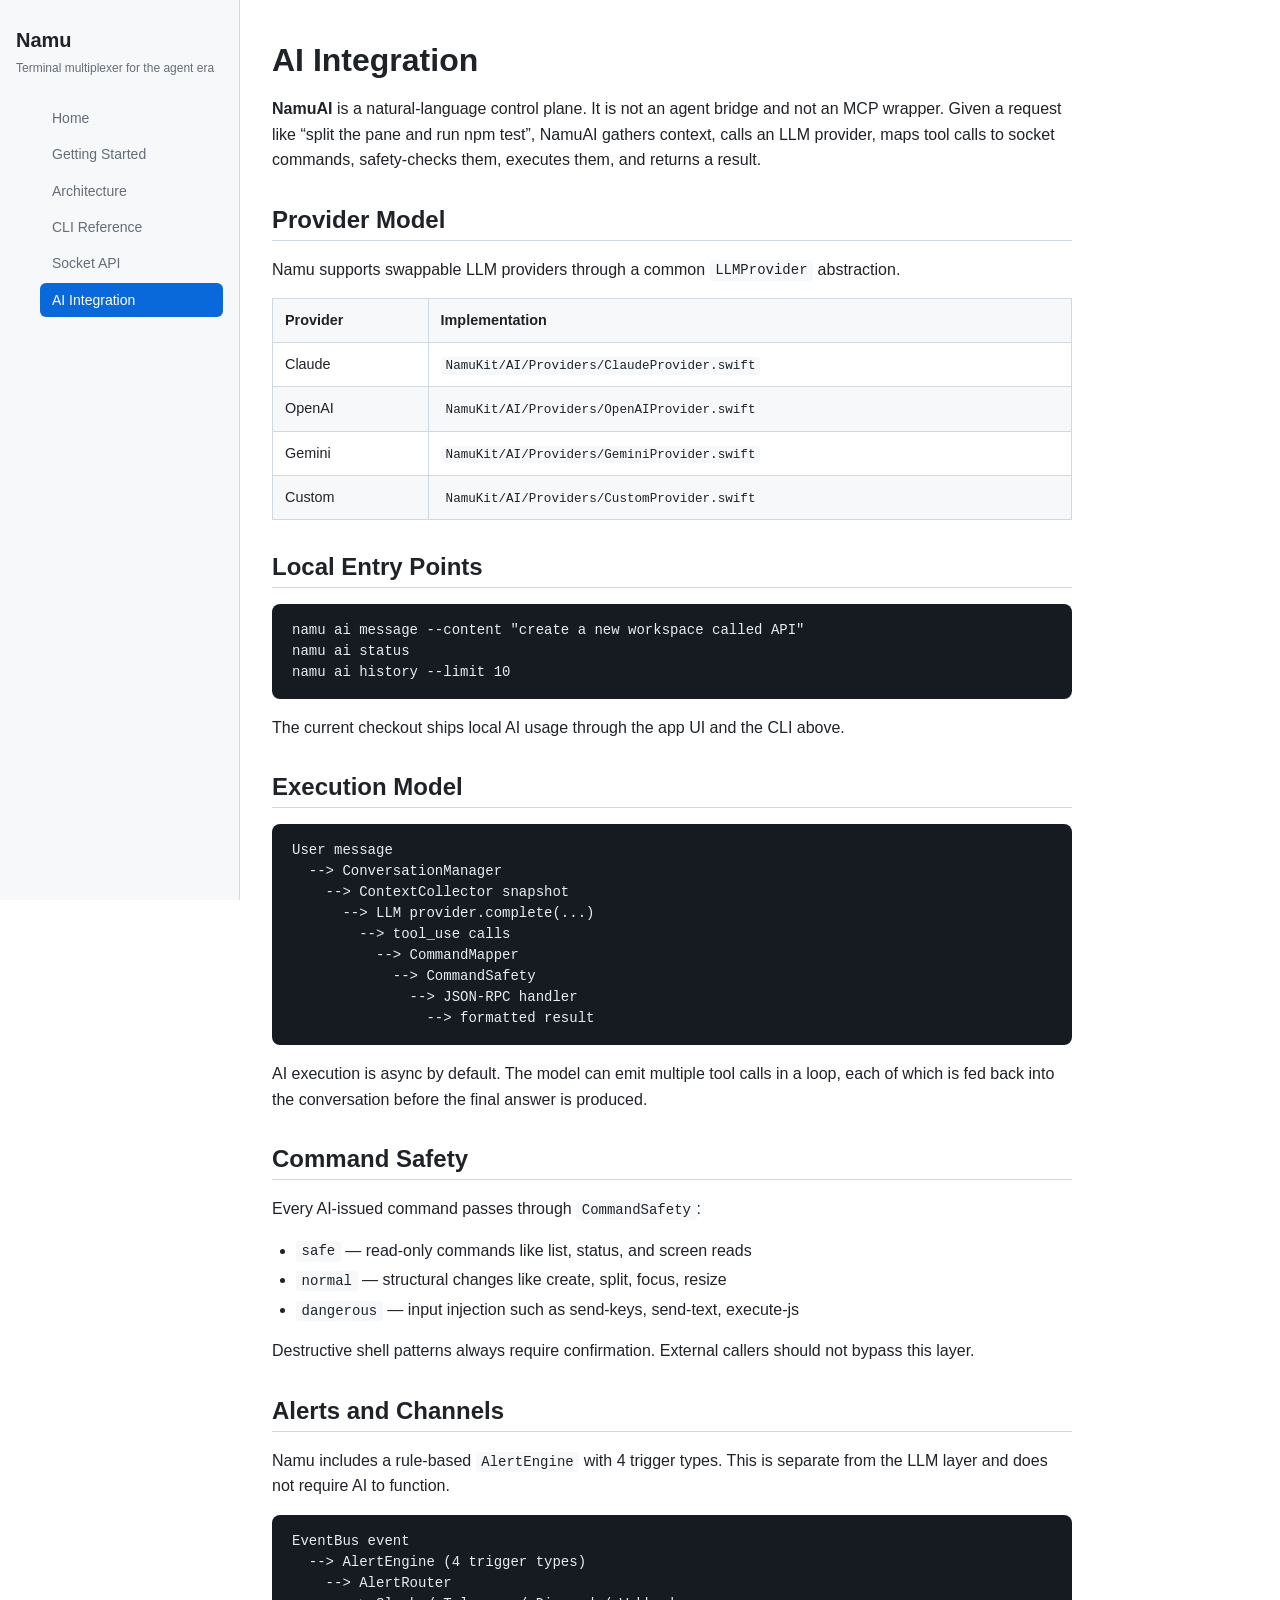
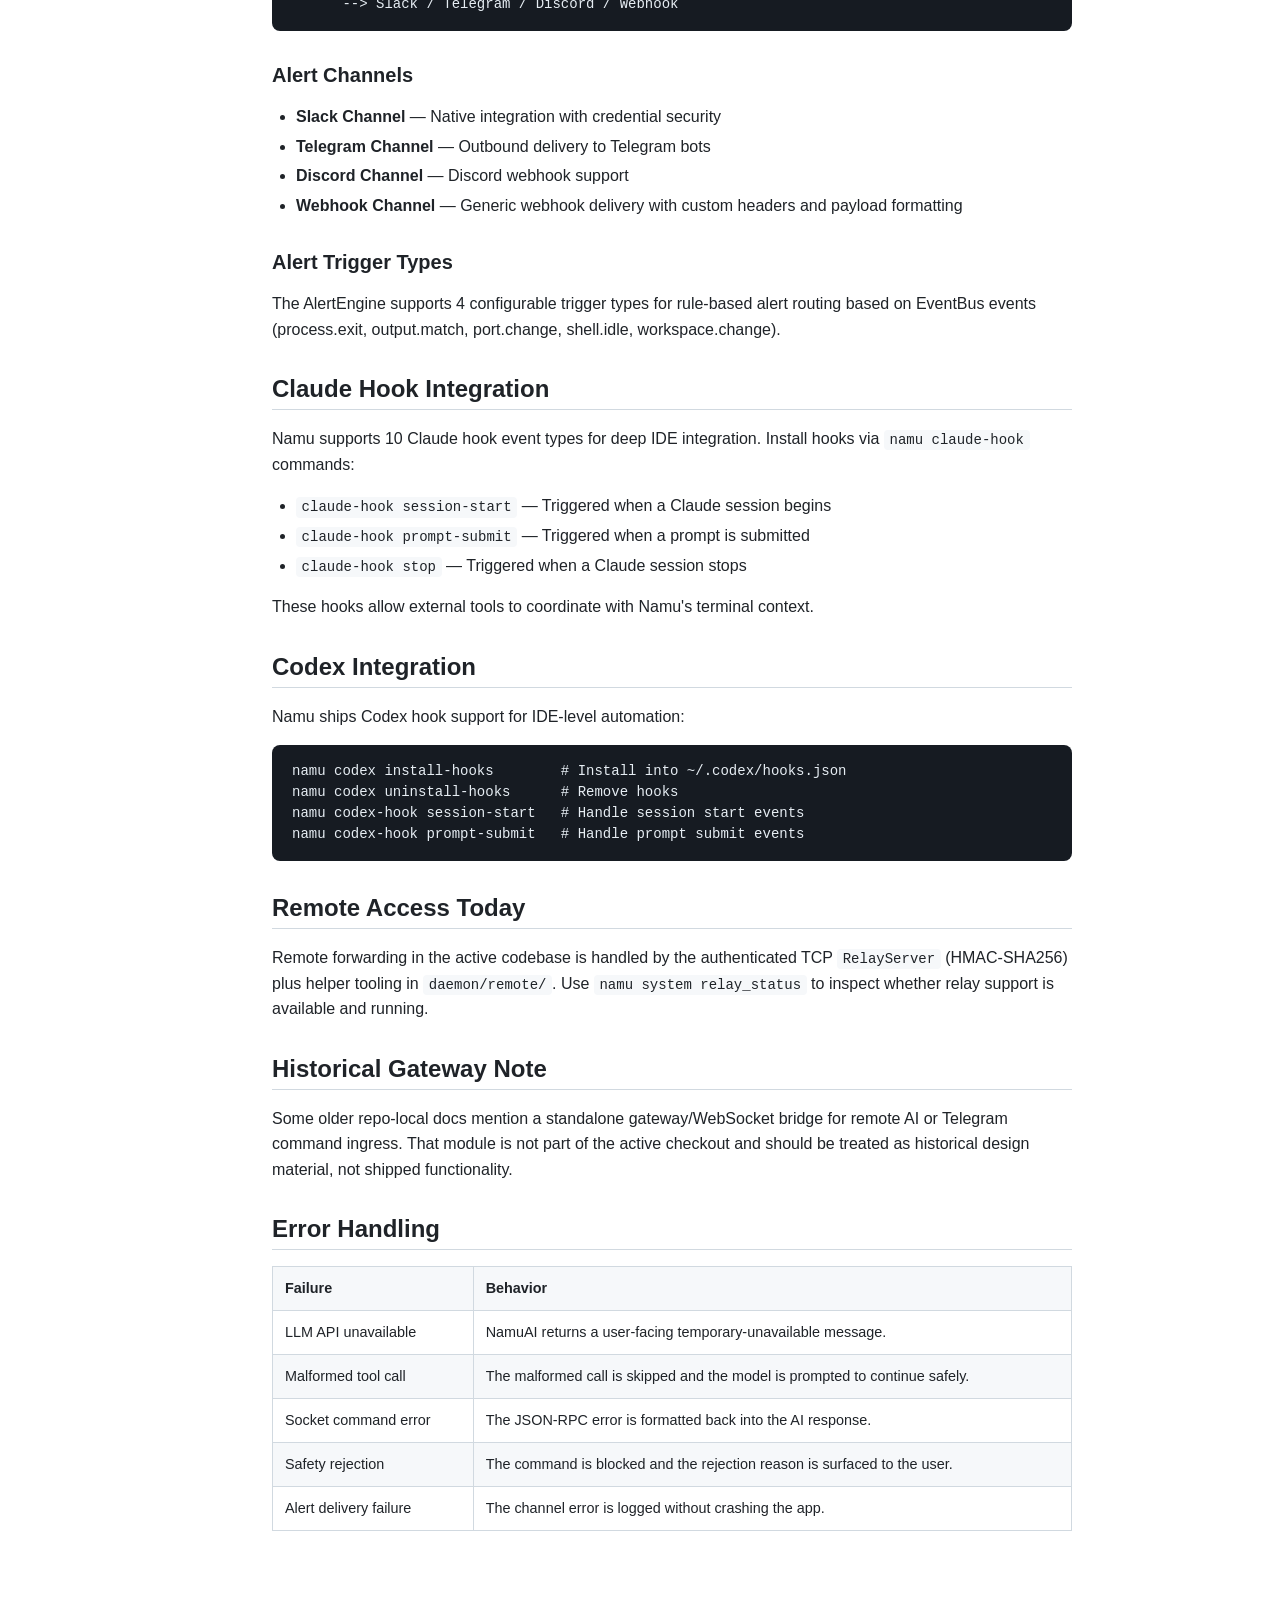
==== commit c3d6a635: "docs: update all documentation for 101 feature parity changes - README.md: reorganized Features into" ====
--- a/docs/ai-integration.html
+++ b/docs/ai-integration.html
@@ -84,23 +84,55 @@
 
         <h2>Alerts and Channels</h2>
         <p>
-            Namu also includes a rule-based <code>AlertEngine</code>. This is separate from the
-            LLM layer and does not require AI to function.
+            Namu includes a rule-based <code>AlertEngine</code> with 4 trigger types.
+            This is separate from the LLM layer and does not require AI to function.
         </p>
         <pre><code>EventBus event
-  --> AlertEngine
+  --> AlertEngine (4 trigger types)
     --> AlertRouter
       --> Slack / Telegram / Discord / Webhook</code></pre>
 
+        <h3>Alert Channels</h3>
+        <ul>
+            <li><strong>Slack Channel</strong> — Native integration with credential security</li>
+            <li><strong>Telegram Channel</strong> — Outbound delivery to Telegram bots</li>
+            <li><strong>Discord Channel</strong> — Discord webhook support</li>
+            <li><strong>Webhook Channel</strong> — Generic webhook delivery with custom headers and payload formatting</li>
+        </ul>
+
+        <h3>Alert Trigger Types</h3>
         <p>
-            In the current checkout, Telegram support is an outbound alert channel alongside
-            Slack, Discord, and generic webhooks.
+            The AlertEngine supports 4 configurable trigger types for rule-based alert routing
+            based on EventBus events (process.exit, output.match, port.change, shell.idle, workspace.change).
         </p>
+
+        <h2>Claude Hook Integration</h2>
+        <p>
+            Namu supports 10 Claude hook event types for deep IDE integration.
+            Install hooks via <code>namu claude-hook</code> commands:
+        </p>
+        <ul>
+            <li><code>claude-hook session-start</code> — Triggered when a Claude session begins</li>
+            <li><code>claude-hook prompt-submit</code> — Triggered when a prompt is submitted</li>
+            <li><code>claude-hook stop</code> — Triggered when a Claude session stops</li>
+        </ul>
+        <p>
+            These hooks allow external tools to coordinate with Namu's terminal context.
+        </p>
+
+        <h2>Codex Integration</h2>
+        <p>
+            Namu ships Codex hook support for IDE-level automation:
+        </p>
+        <pre><code>namu codex install-hooks        # Install into ~/.codex/hooks.json
+namu codex uninstall-hooks      # Remove hooks
+namu codex-hook session-start   # Handle session start events
+namu codex-hook prompt-submit   # Handle prompt submit events</code></pre>
 
         <h2>Remote Access Today</h2>
         <p>
             Remote forwarding in the active codebase is handled by the authenticated TCP
-            <code>RelayServer</code> plus helper tooling in <code>daemon/remote/</code>.
+            <code>RelayServer</code> (HMAC-SHA256) plus helper tooling in <code>daemon/remote/</code>.
             Use <code>namu system relay_status</code> to inspect whether relay support is
             available and running.
         </p>
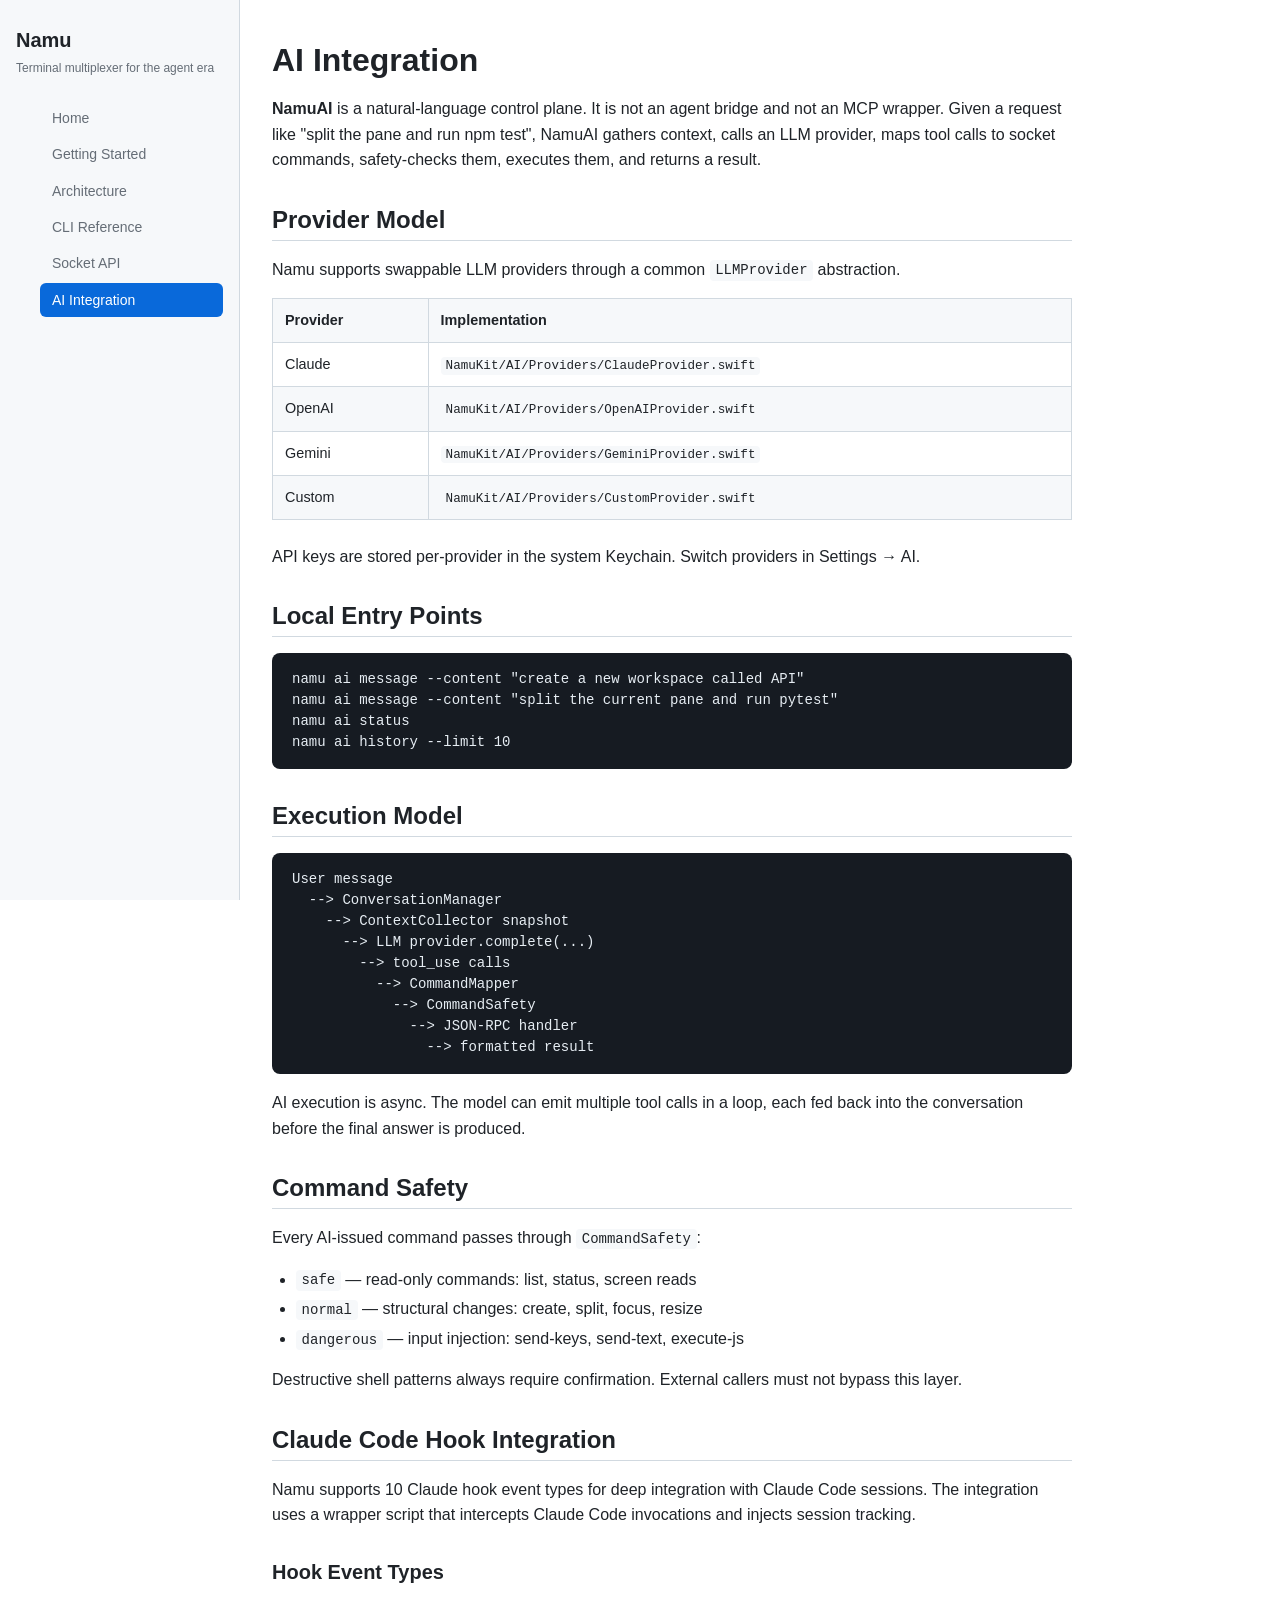
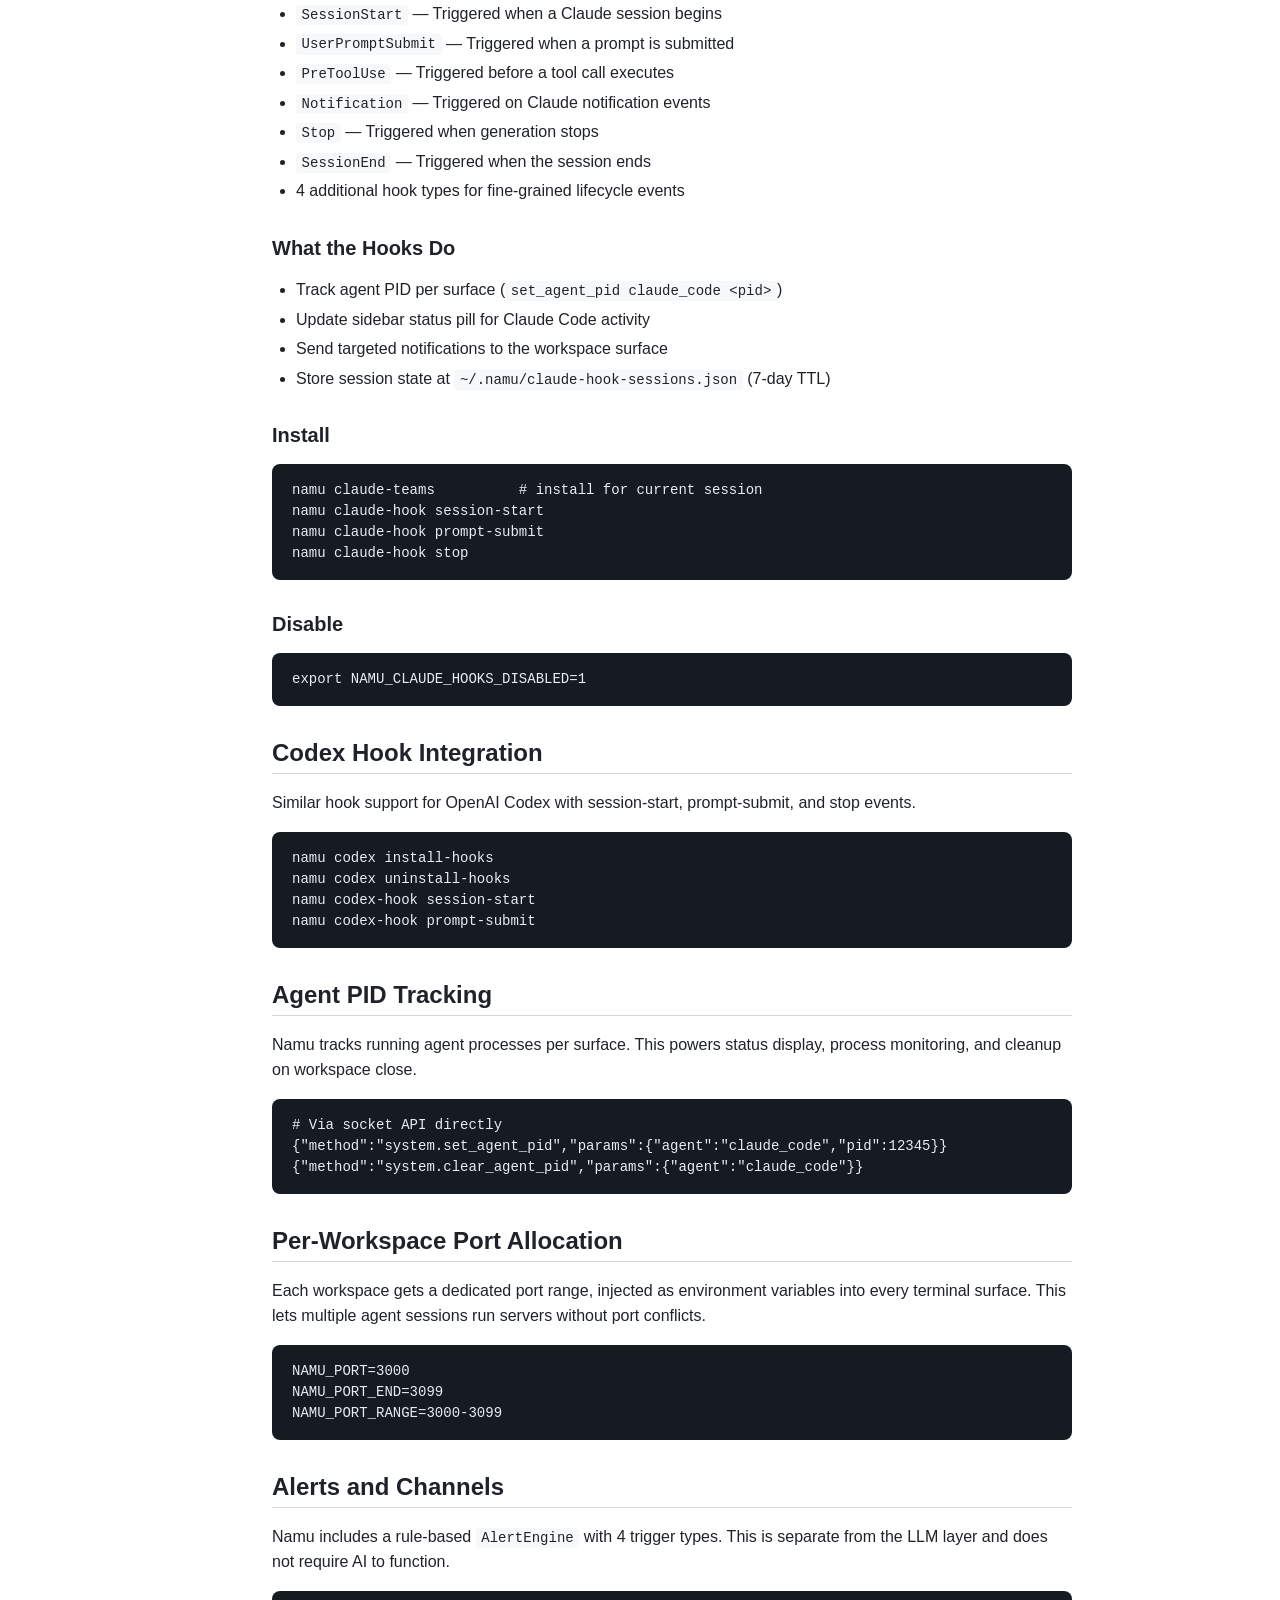
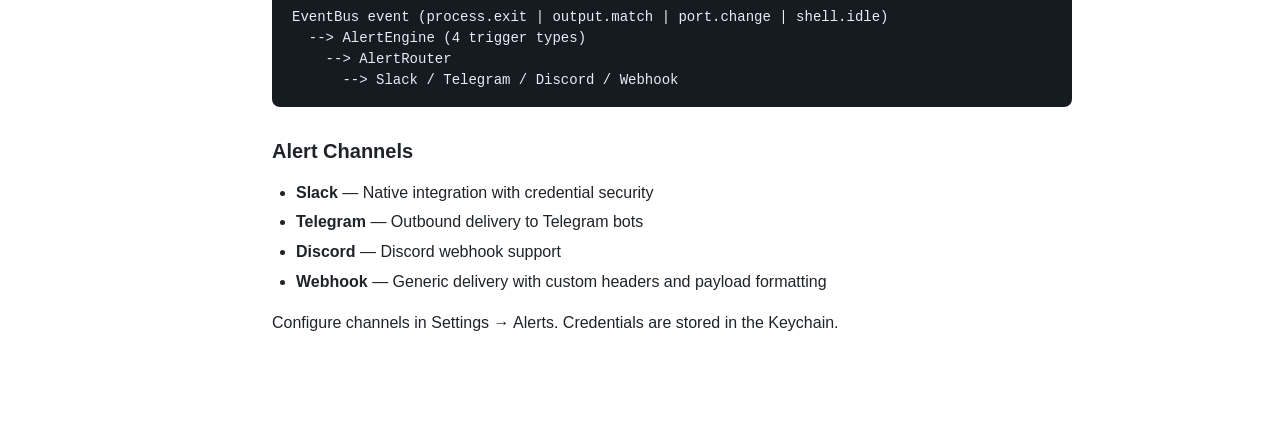
==== commit f30ab6e5: "docs: update all documentation for feature parity completion - Rewrite README.md with complete featu" ====
--- a/docs/ai-integration.html
+++ b/docs/ai-integration.html
@@ -28,8 +28,8 @@
 
         <p>
             <strong>NamuAI</strong> is a natural-language control plane. It is not an agent
-            bridge and not an MCP wrapper. Given a request like “split the pane and run
-            npm test”, NamuAI gathers context, calls an LLM provider, maps tool calls to
+            bridge and not an MCP wrapper. Given a request like "split the pane and run
+            npm test", NamuAI gathers context, calls an LLM provider, maps tool calls to
             socket commands, safety-checks them, executes them, and returns a result.
         </p>
 
@@ -44,14 +44,16 @@
                 <tr><td>Custom</td><td><code>NamuKit/AI/Providers/CustomProvider.swift</code></td></tr>
             </tbody>
         </table>
+        <p>
+            API keys are stored per-provider in the system Keychain. Switch providers in
+            Settings → AI.
+        </p>
 
         <h2>Local Entry Points</h2>
         <pre><code>namu ai message --content "create a new workspace called API"
+namu ai message --content "split the current pane and run pytest"
 namu ai status
 namu ai history --limit 10</code></pre>
-        <p>
-            The current checkout ships local AI usage through the app UI and the CLI above.
-        </p>
 
         <h2>Execution Model</h2>
         <pre><code>User message
@@ -65,96 +67,105 @@
                 --> formatted result</code></pre>
 
         <p>
-            AI execution is async by default. The model can emit multiple tool calls in a loop,
-            each of which is fed back into the conversation before the final answer is produced.
+            AI execution is async. The model can emit multiple tool calls in a loop, each
+            fed back into the conversation before the final answer is produced.
         </p>
 
         <h2>Command Safety</h2>
         <p>Every AI-issued command passes through <code>CommandSafety</code>:</p>
         <ul>
-            <li><code>safe</code> — read-only commands like list, status, and screen reads</li>
-            <li><code>normal</code> — structural changes like create, split, focus, resize</li>
-            <li><code>dangerous</code> — input injection such as send-keys, send-text, execute-js</li>
+            <li><code>safe</code> — read-only commands: list, status, screen reads</li>
+            <li><code>normal</code> — structural changes: create, split, focus, resize</li>
+            <li><code>dangerous</code> — input injection: send-keys, send-text, execute-js</li>
+        </ul>
+        <p>
+            Destructive shell patterns always require confirmation. External callers must
+            not bypass this layer.
+        </p>
+
+        <h2>Claude Code Hook Integration</h2>
+        <p>
+            Namu supports 10 Claude hook event types for deep integration with Claude Code
+            sessions. The integration uses a wrapper script that intercepts Claude Code
+            invocations and injects session tracking.
+        </p>
+
+        <h3>Hook Event Types</h3>
+        <ul>
+            <li><code>SessionStart</code> — Triggered when a Claude session begins</li>
+            <li><code>UserPromptSubmit</code> — Triggered when a prompt is submitted</li>
+            <li><code>PreToolUse</code> — Triggered before a tool call executes</li>
+            <li><code>Notification</code> — Triggered on Claude notification events</li>
+            <li><code>Stop</code> — Triggered when generation stops</li>
+            <li><code>SessionEnd</code> — Triggered when the session ends</li>
+            <li>4 additional hook types for fine-grained lifecycle events</li>
         </ul>
 
+        <h3>What the Hooks Do</h3>
+        <ul>
+            <li>Track agent PID per surface (<code>set_agent_pid claude_code &lt;pid&gt;</code>)</li>
+            <li>Update sidebar status pill for Claude Code activity</li>
+            <li>Send targeted notifications to the workspace surface</li>
+            <li>Store session state at <code>~/.namu/claude-hook-sessions.json</code> (7-day TTL)</li>
+        </ul>
+
+        <h3>Install</h3>
+        <pre><code>namu claude-teams          # install for current session
+namu claude-hook session-start
+namu claude-hook prompt-submit
+namu claude-hook stop</code></pre>
+
+        <h3>Disable</h3>
+        <pre><code>export NAMU_CLAUDE_HOOKS_DISABLED=1</code></pre>
+
+        <h2>Codex Hook Integration</h2>
         <p>
-            Destructive shell patterns always require confirmation. External callers should not
-            bypass this layer.
+            Similar hook support for OpenAI Codex with session-start, prompt-submit, and
+            stop events.
         </p>
+        <pre><code>namu codex install-hooks
+namu codex uninstall-hooks
+namu codex-hook session-start
+namu codex-hook prompt-submit</code></pre>
+
+        <h2>Agent PID Tracking</h2>
+        <p>
+            Namu tracks running agent processes per surface. This powers status display,
+            process monitoring, and cleanup on workspace close.
+        </p>
+        <pre><code># Via socket API directly
+{"method":"system.set_agent_pid","params":{"agent":"claude_code","pid":12345}}
+{"method":"system.clear_agent_pid","params":{"agent":"claude_code"}}</code></pre>
+
+        <h2>Per-Workspace Port Allocation</h2>
+        <p>
+            Each workspace gets a dedicated port range, injected as environment variables
+            into every terminal surface. This lets multiple agent sessions run servers
+            without port conflicts.
+        </p>
+        <pre><code>NAMU_PORT=3000
+NAMU_PORT_END=3099
+NAMU_PORT_RANGE=3000-3099</code></pre>
 
         <h2>Alerts and Channels</h2>
         <p>
             Namu includes a rule-based <code>AlertEngine</code> with 4 trigger types.
             This is separate from the LLM layer and does not require AI to function.
         </p>
-        <pre><code>EventBus event
+        <pre><code>EventBus event (process.exit | output.match | port.change | shell.idle)
   --> AlertEngine (4 trigger types)
     --> AlertRouter
       --> Slack / Telegram / Discord / Webhook</code></pre>
 
         <h3>Alert Channels</h3>
         <ul>
-            <li><strong>Slack Channel</strong> — Native integration with credential security</li>
-            <li><strong>Telegram Channel</strong> — Outbound delivery to Telegram bots</li>
-            <li><strong>Discord Channel</strong> — Discord webhook support</li>
-            <li><strong>Webhook Channel</strong> — Generic webhook delivery with custom headers and payload formatting</li>
+            <li><strong>Slack</strong> — Native integration with credential security</li>
+            <li><strong>Telegram</strong> — Outbound delivery to Telegram bots</li>
+            <li><strong>Discord</strong> — Discord webhook support</li>
+            <li><strong>Webhook</strong> — Generic delivery with custom headers and payload formatting</li>
         </ul>
 
-        <h3>Alert Trigger Types</h3>
-        <p>
-            The AlertEngine supports 4 configurable trigger types for rule-based alert routing
-            based on EventBus events (process.exit, output.match, port.change, shell.idle, workspace.change).
-        </p>
-
-        <h2>Claude Hook Integration</h2>
-        <p>
-            Namu supports 10 Claude hook event types for deep IDE integration.
-            Install hooks via <code>namu claude-hook</code> commands:
-        </p>
-        <ul>
-            <li><code>claude-hook session-start</code> — Triggered when a Claude session begins</li>
-            <li><code>claude-hook prompt-submit</code> — Triggered when a prompt is submitted</li>
-            <li><code>claude-hook stop</code> — Triggered when a Claude session stops</li>
-        </ul>
-        <p>
-            These hooks allow external tools to coordinate with Namu's terminal context.
-        </p>
-
-        <h2>Codex Integration</h2>
-        <p>
-            Namu ships Codex hook support for IDE-level automation:
-        </p>
-        <pre><code>namu codex install-hooks        # Install into ~/.codex/hooks.json
-namu codex uninstall-hooks      # Remove hooks
-namu codex-hook session-start   # Handle session start events
-namu codex-hook prompt-submit   # Handle prompt submit events</code></pre>
-
-        <h2>Remote Access Today</h2>
-        <p>
-            Remote forwarding in the active codebase is handled by the authenticated TCP
-            <code>RelayServer</code> (HMAC-SHA256) plus helper tooling in <code>daemon/remote/</code>.
-            Use <code>namu system relay_status</code> to inspect whether relay support is
-            available and running.
-        </p>
-
-        <h2>Historical Gateway Note</h2>
-        <p>
-            Some older repo-local docs mention a standalone gateway/WebSocket bridge for remote
-            AI or Telegram command ingress. That module is not part of the active checkout and
-            should be treated as historical design material, not shipped functionality.
-        </p>
-
-        <h2>Error Handling</h2>
-        <table>
-            <thead><tr><th>Failure</th><th>Behavior</th></tr></thead>
-            <tbody>
-                <tr><td>LLM API unavailable</td><td>NamuAI returns a user-facing temporary-unavailable message.</td></tr>
-                <tr><td>Malformed tool call</td><td>The malformed call is skipped and the model is prompted to continue safely.</td></tr>
-                <tr><td>Socket command error</td><td>The JSON-RPC error is formatted back into the AI response.</td></tr>
-                <tr><td>Safety rejection</td><td>The command is blocked and the rejection reason is surfaced to the user.</td></tr>
-                <tr><td>Alert delivery failure</td><td>The channel error is logged without crashing the app.</td></tr>
-            </tbody>
-        </table>
+        <p>Configure channels in Settings → Alerts. Credentials are stored in the Keychain.</p>
     </main>
 </div>
 </body>
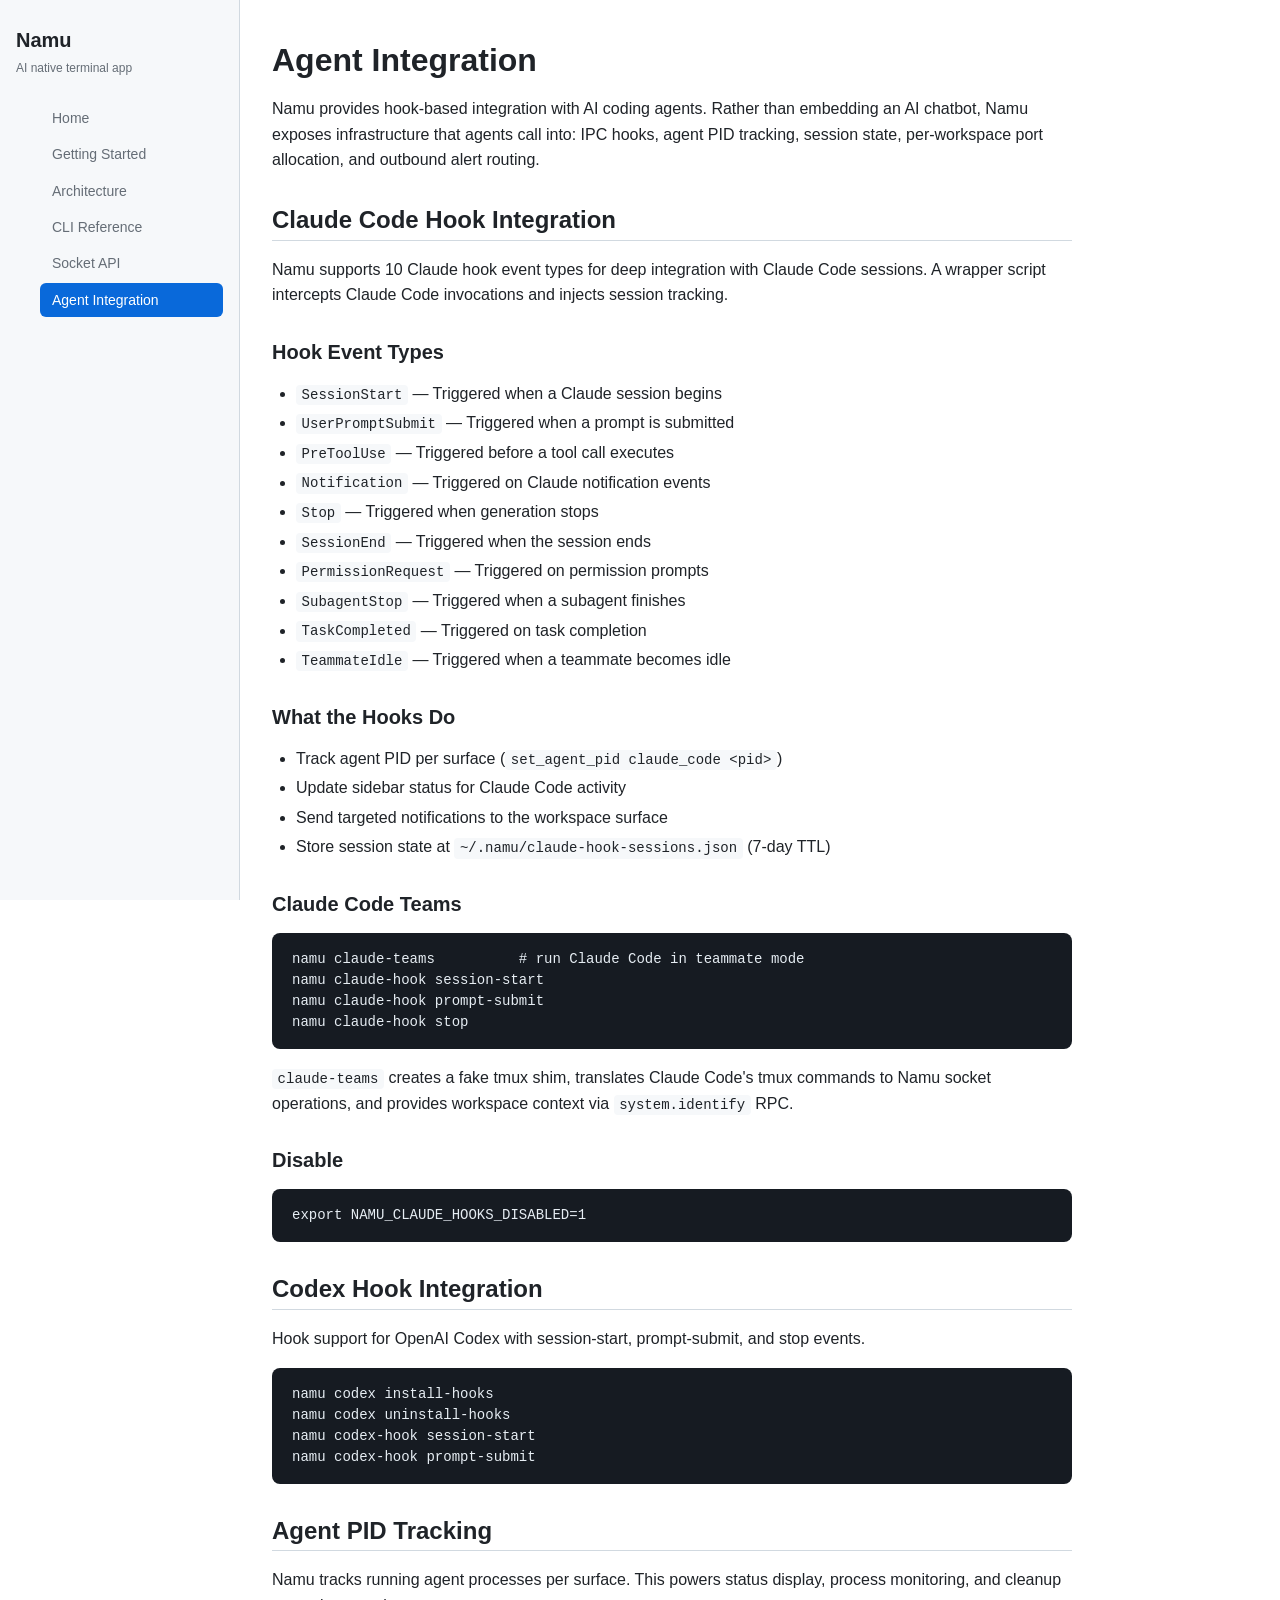
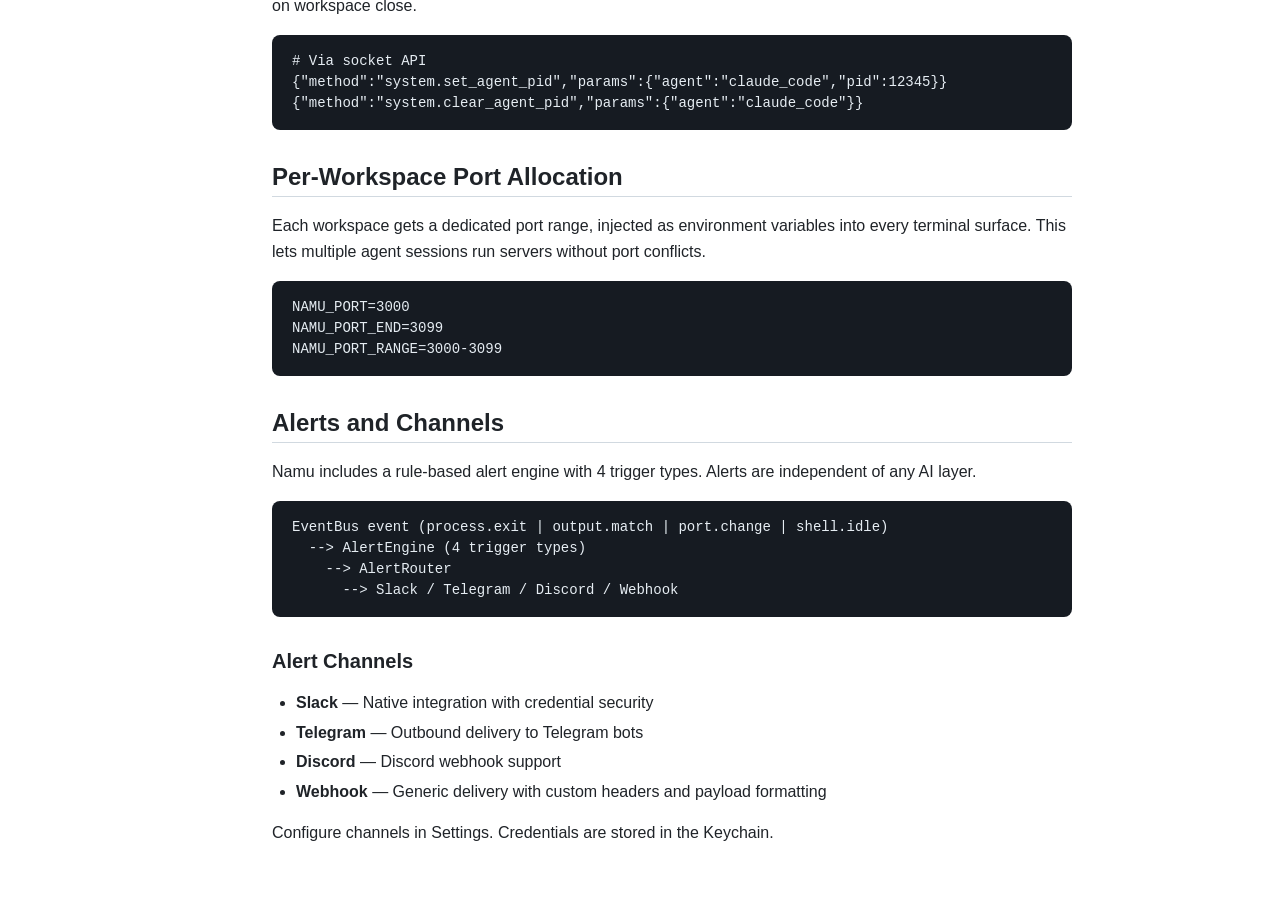
==== commit 4628aef5: "chore: collapse session schema to v1, remove stale backward compat, rewrite docs - SessionSnapshot: " ====
--- a/docs/ai-integration.html
+++ b/docs/ai-integration.html
@@ -3,14 +3,14 @@
 <head>
     <meta charset="utf-8">
     <meta name="viewport" content="width=device-width, initial-scale=1">
-    <title>AI Integration — Namu</title>
+    <title>Agent Integration — Namu</title>
     <link rel="stylesheet" href="style.css">
 </head>
 <body>
 <div class="page-wrapper">
     <aside class="sidebar">
         <a href="index.html" class="sidebar-logo">Namu</a>
-        <p class="sidebar-tagline">Terminal multiplexer for the agent era</p>
+        <p class="sidebar-tagline">AI native terminal app</p>
         <nav>
             <ul>
                 <li><a href="index.html">Home</a></li>
@@ -18,76 +18,26 @@
                 <li><a href="architecture.html">Architecture</a></li>
                 <li><a href="cli-reference.html">CLI Reference</a></li>
                 <li><a href="socket-api.html">Socket API</a></li>
-                <li><a href="ai-integration.html" class="active">AI Integration</a></li>
+                <li><a href="ai-integration.html" class="active">Agent Integration</a></li>
             </ul>
         </nav>
     </aside>
 
     <main class="content">
-        <h1>AI Integration</h1>
+        <h1>Agent Integration</h1>
 
         <p>
-            <strong>NamuAI</strong> is a natural-language control plane. It is not an agent
-            bridge and not an MCP wrapper. Given a request like "split the pane and run
-            npm test", NamuAI gathers context, calls an LLM provider, maps tool calls to
-            socket commands, safety-checks them, executes them, and returns a result.
-        </p>
-
-        <h2>Provider Model</h2>
-        <p>Namu supports swappable LLM providers through a common <code>LLMProvider</code> abstraction.</p>
-        <table>
-            <thead><tr><th>Provider</th><th>Implementation</th></tr></thead>
-            <tbody>
-                <tr><td>Claude</td><td><code>NamuKit/AI/Providers/ClaudeProvider.swift</code></td></tr>
-                <tr><td>OpenAI</td><td><code>NamuKit/AI/Providers/OpenAIProvider.swift</code></td></tr>
-                <tr><td>Gemini</td><td><code>NamuKit/AI/Providers/GeminiProvider.swift</code></td></tr>
-                <tr><td>Custom</td><td><code>NamuKit/AI/Providers/CustomProvider.swift</code></td></tr>
-            </tbody>
-        </table>
-        <p>
-            API keys are stored per-provider in the system Keychain. Switch providers in
-            Settings → AI.
-        </p>
-
-        <h2>Local Entry Points</h2>
-        <pre><code>namu ai message --content "create a new workspace called API"
-namu ai message --content "split the current pane and run pytest"
-namu ai status
-namu ai history --limit 10</code></pre>
-
-        <h2>Execution Model</h2>
-        <pre><code>User message
-  --> ConversationManager
-    --> ContextCollector snapshot
-      --> LLM provider.complete(...)
-        --> tool_use calls
-          --> CommandMapper
-            --> CommandSafety
-              --> JSON-RPC handler
-                --> formatted result</code></pre>
-
-        <p>
-            AI execution is async. The model can emit multiple tool calls in a loop, each
-            fed back into the conversation before the final answer is produced.
-        </p>
-
-        <h2>Command Safety</h2>
-        <p>Every AI-issued command passes through <code>CommandSafety</code>:</p>
-        <ul>
-            <li><code>safe</code> — read-only commands: list, status, screen reads</li>
-            <li><code>normal</code> — structural changes: create, split, focus, resize</li>
-            <li><code>dangerous</code> — input injection: send-keys, send-text, execute-js</li>
-        </ul>
-        <p>
-            Destructive shell patterns always require confirmation. External callers must
-            not bypass this layer.
+            Namu provides hook-based integration with AI coding agents. Rather than
+            embedding an AI chatbot, Namu exposes infrastructure that agents call into:
+            IPC hooks, agent PID tracking, session state, per-workspace port allocation,
+            and outbound alert routing.
         </p>
 
         <h2>Claude Code Hook Integration</h2>
         <p>
             Namu supports 10 Claude hook event types for deep integration with Claude Code
-            sessions. The integration uses a wrapper script that intercepts Claude Code
-            invocations and injects session tracking.
+            sessions. A wrapper script intercepts Claude Code invocations and injects
+            session tracking.
         </p>
 
         <h3>Hook Event Types</h3>
@@ -98,29 +48,37 @@
             <li><code>Notification</code> — Triggered on Claude notification events</li>
             <li><code>Stop</code> — Triggered when generation stops</li>
             <li><code>SessionEnd</code> — Triggered when the session ends</li>
-            <li>4 additional hook types for fine-grained lifecycle events</li>
+            <li><code>PermissionRequest</code> — Triggered on permission prompts</li>
+            <li><code>SubagentStop</code> — Triggered when a subagent finishes</li>
+            <li><code>TaskCompleted</code> — Triggered on task completion</li>
+            <li><code>TeammateIdle</code> — Triggered when a teammate becomes idle</li>
         </ul>
 
         <h3>What the Hooks Do</h3>
         <ul>
             <li>Track agent PID per surface (<code>set_agent_pid claude_code &lt;pid&gt;</code>)</li>
-            <li>Update sidebar status pill for Claude Code activity</li>
+            <li>Update sidebar status for Claude Code activity</li>
             <li>Send targeted notifications to the workspace surface</li>
             <li>Store session state at <code>~/.namu/claude-hook-sessions.json</code> (7-day TTL)</li>
         </ul>
 
-        <h3>Install</h3>
-        <pre><code>namu claude-teams          # install for current session
+        <h3>Claude Code Teams</h3>
+        <pre><code>namu claude-teams          # run Claude Code in teammate mode
 namu claude-hook session-start
 namu claude-hook prompt-submit
 namu claude-hook stop</code></pre>
+        <p>
+            <code>claude-teams</code> creates a fake tmux shim, translates Claude Code's
+            tmux commands to Namu socket operations, and provides workspace context via
+            <code>system.identify</code> RPC.
+        </p>
 
         <h3>Disable</h3>
         <pre><code>export NAMU_CLAUDE_HOOKS_DISABLED=1</code></pre>
 
         <h2>Codex Hook Integration</h2>
         <p>
-            Similar hook support for OpenAI Codex with session-start, prompt-submit, and
+            Hook support for OpenAI Codex with session-start, prompt-submit, and
             stop events.
         </p>
         <pre><code>namu codex install-hooks
@@ -133,7 +91,7 @@
             Namu tracks running agent processes per surface. This powers status display,
             process monitoring, and cleanup on workspace close.
         </p>
-        <pre><code># Via socket API directly
+        <pre><code># Via socket API
 {"method":"system.set_agent_pid","params":{"agent":"claude_code","pid":12345}}
 {"method":"system.clear_agent_pid","params":{"agent":"claude_code"}}</code></pre>
 
@@ -149,8 +107,8 @@
 
         <h2>Alerts and Channels</h2>
         <p>
-            Namu includes a rule-based <code>AlertEngine</code> with 4 trigger types.
-            This is separate from the LLM layer and does not require AI to function.
+            Namu includes a rule-based alert engine with 4 trigger types.
+            Alerts are independent of any AI layer.
         </p>
         <pre><code>EventBus event (process.exit | output.match | port.change | shell.idle)
   --> AlertEngine (4 trigger types)
@@ -165,7 +123,7 @@
             <li><strong>Webhook</strong> — Generic delivery with custom headers and payload formatting</li>
         </ul>
 
-        <p>Configure channels in Settings → Alerts. Credentials are stored in the Keychain.</p>
+        <p>Configure channels in Settings. Credentials are stored in the Keychain.</p>
     </main>
 </div>
 </body>
